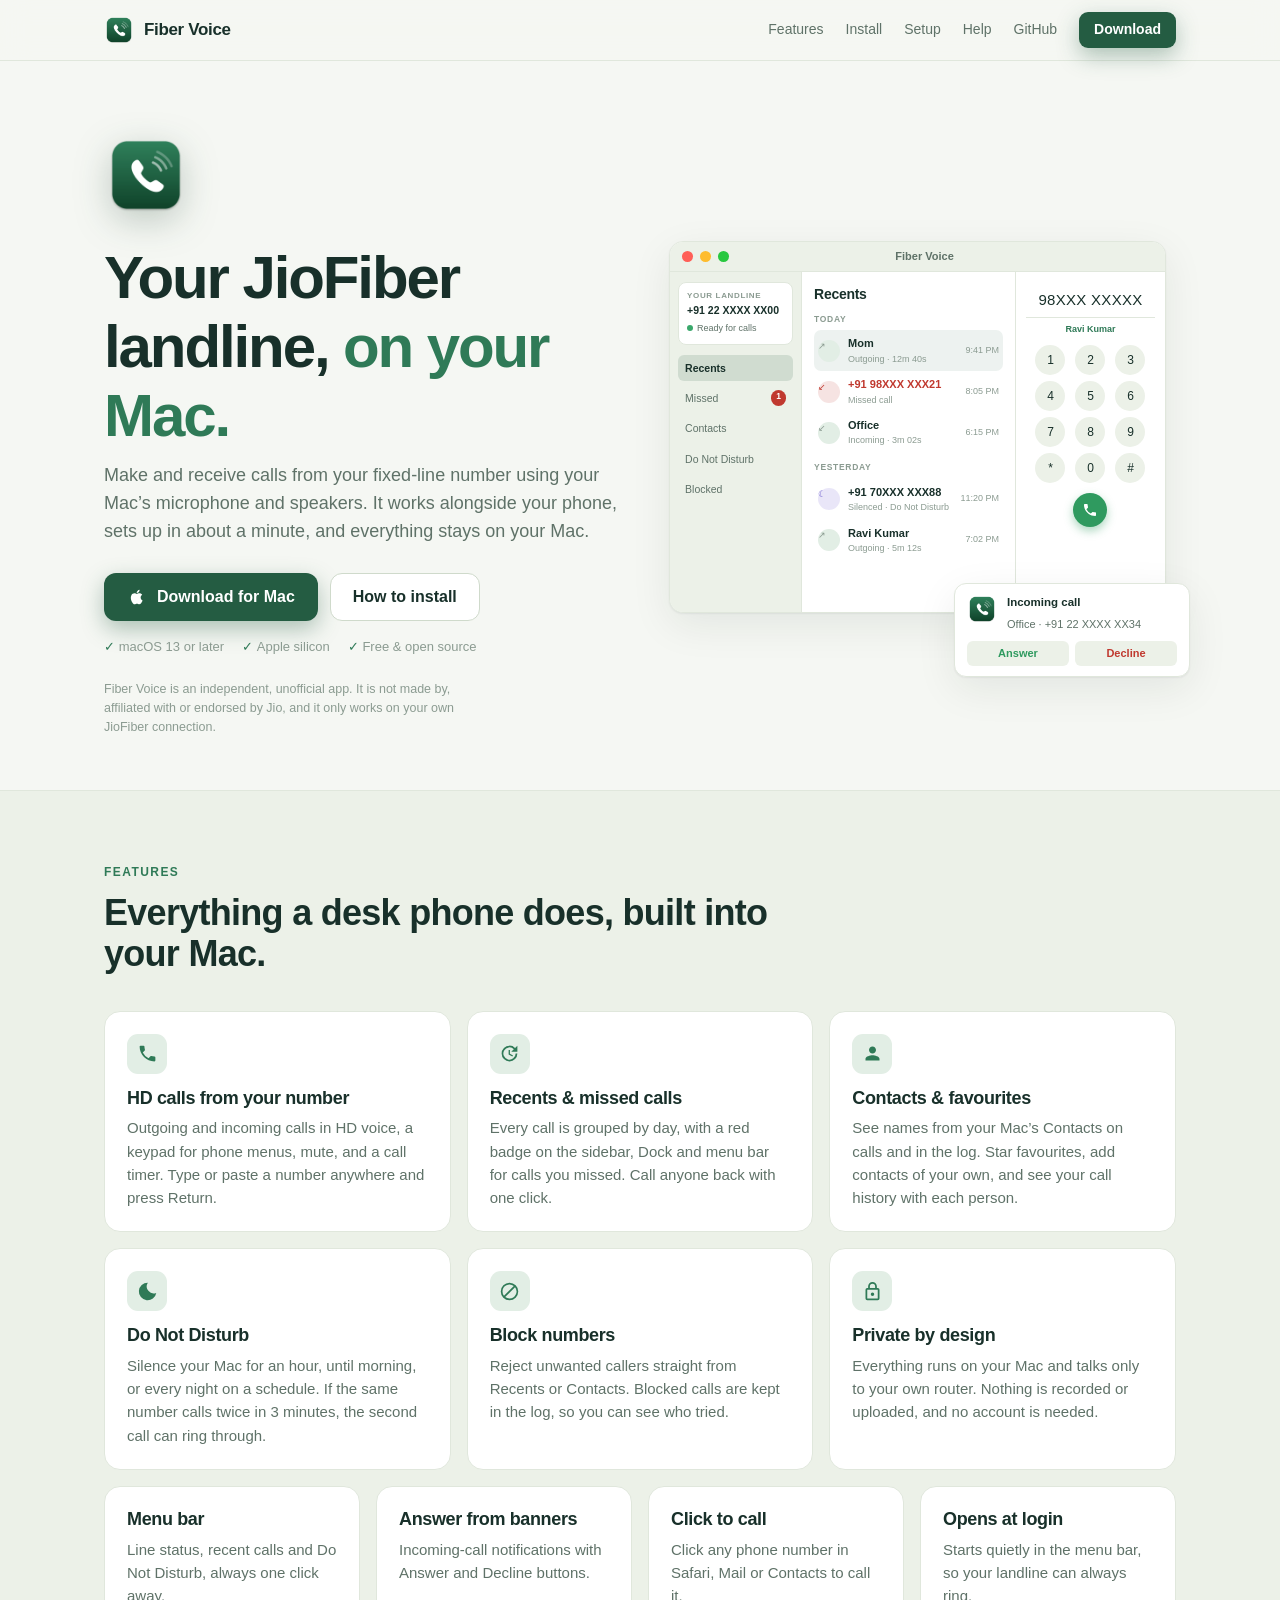
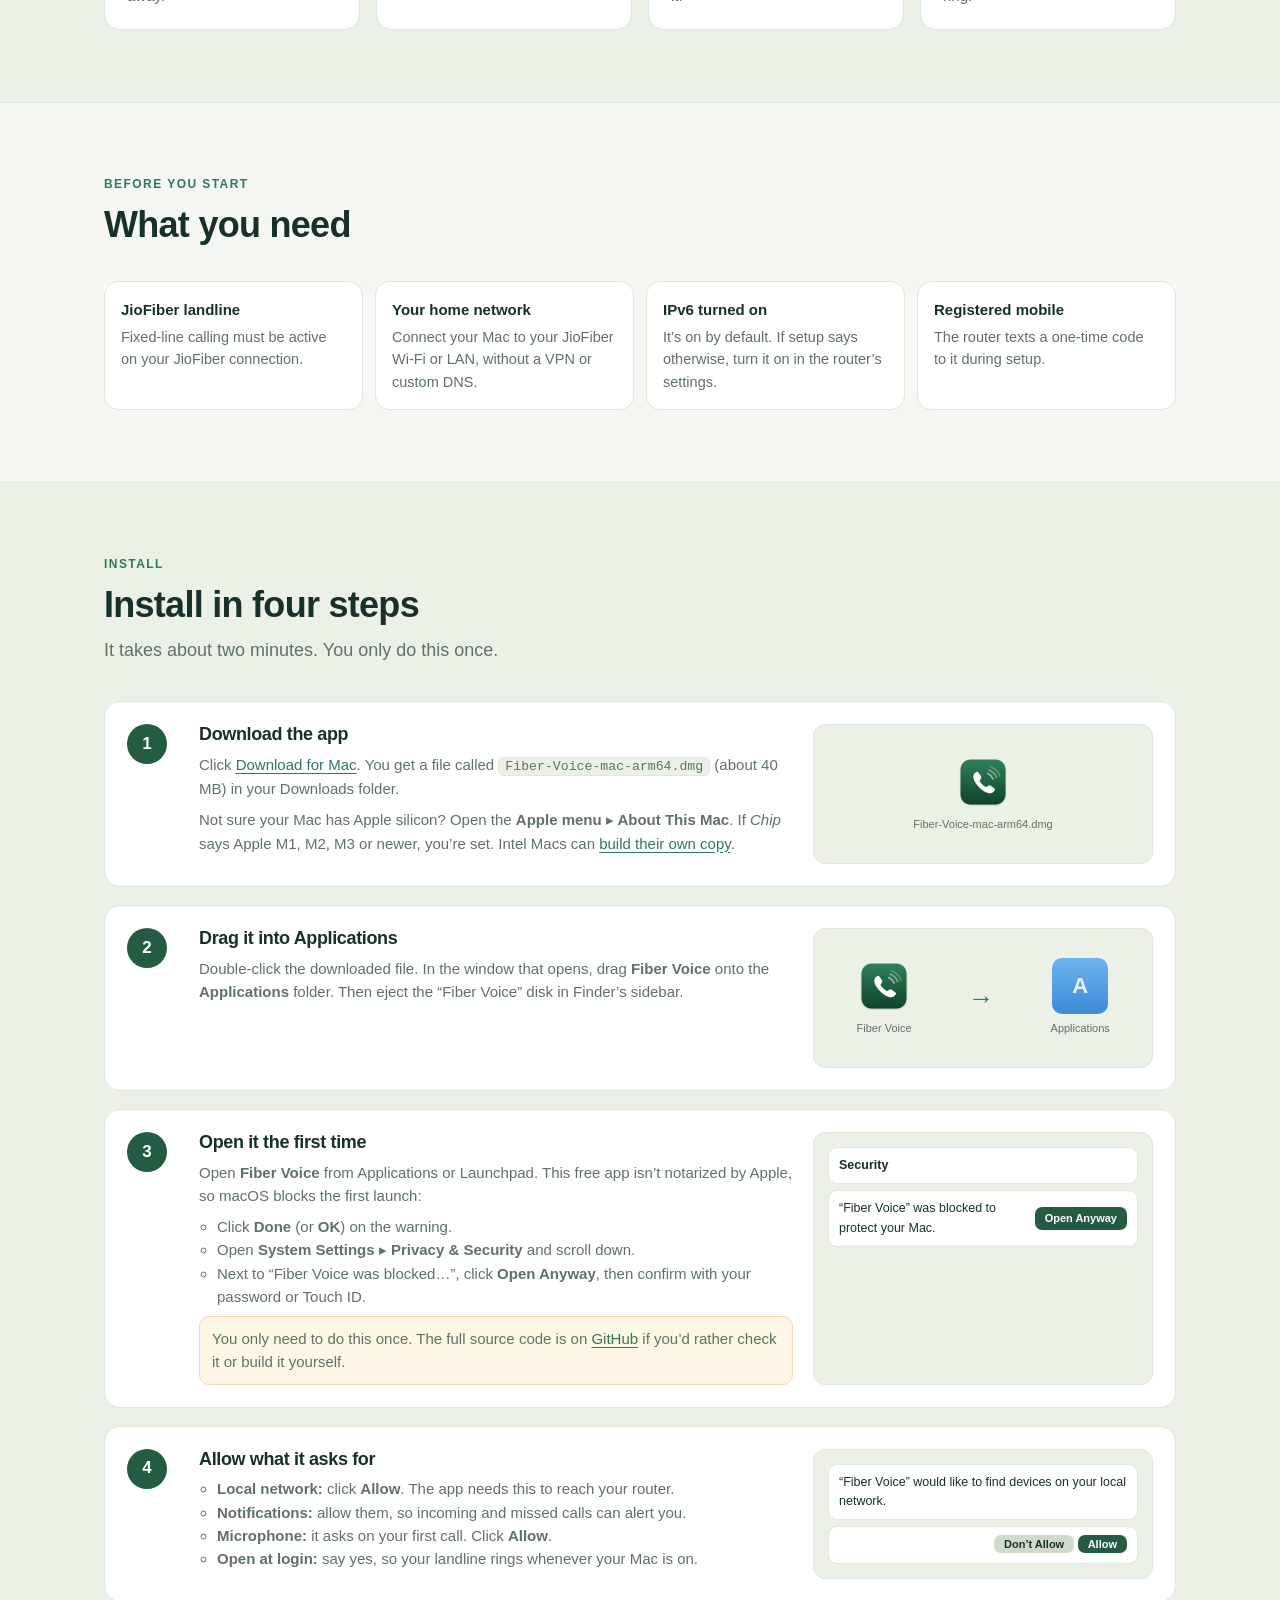
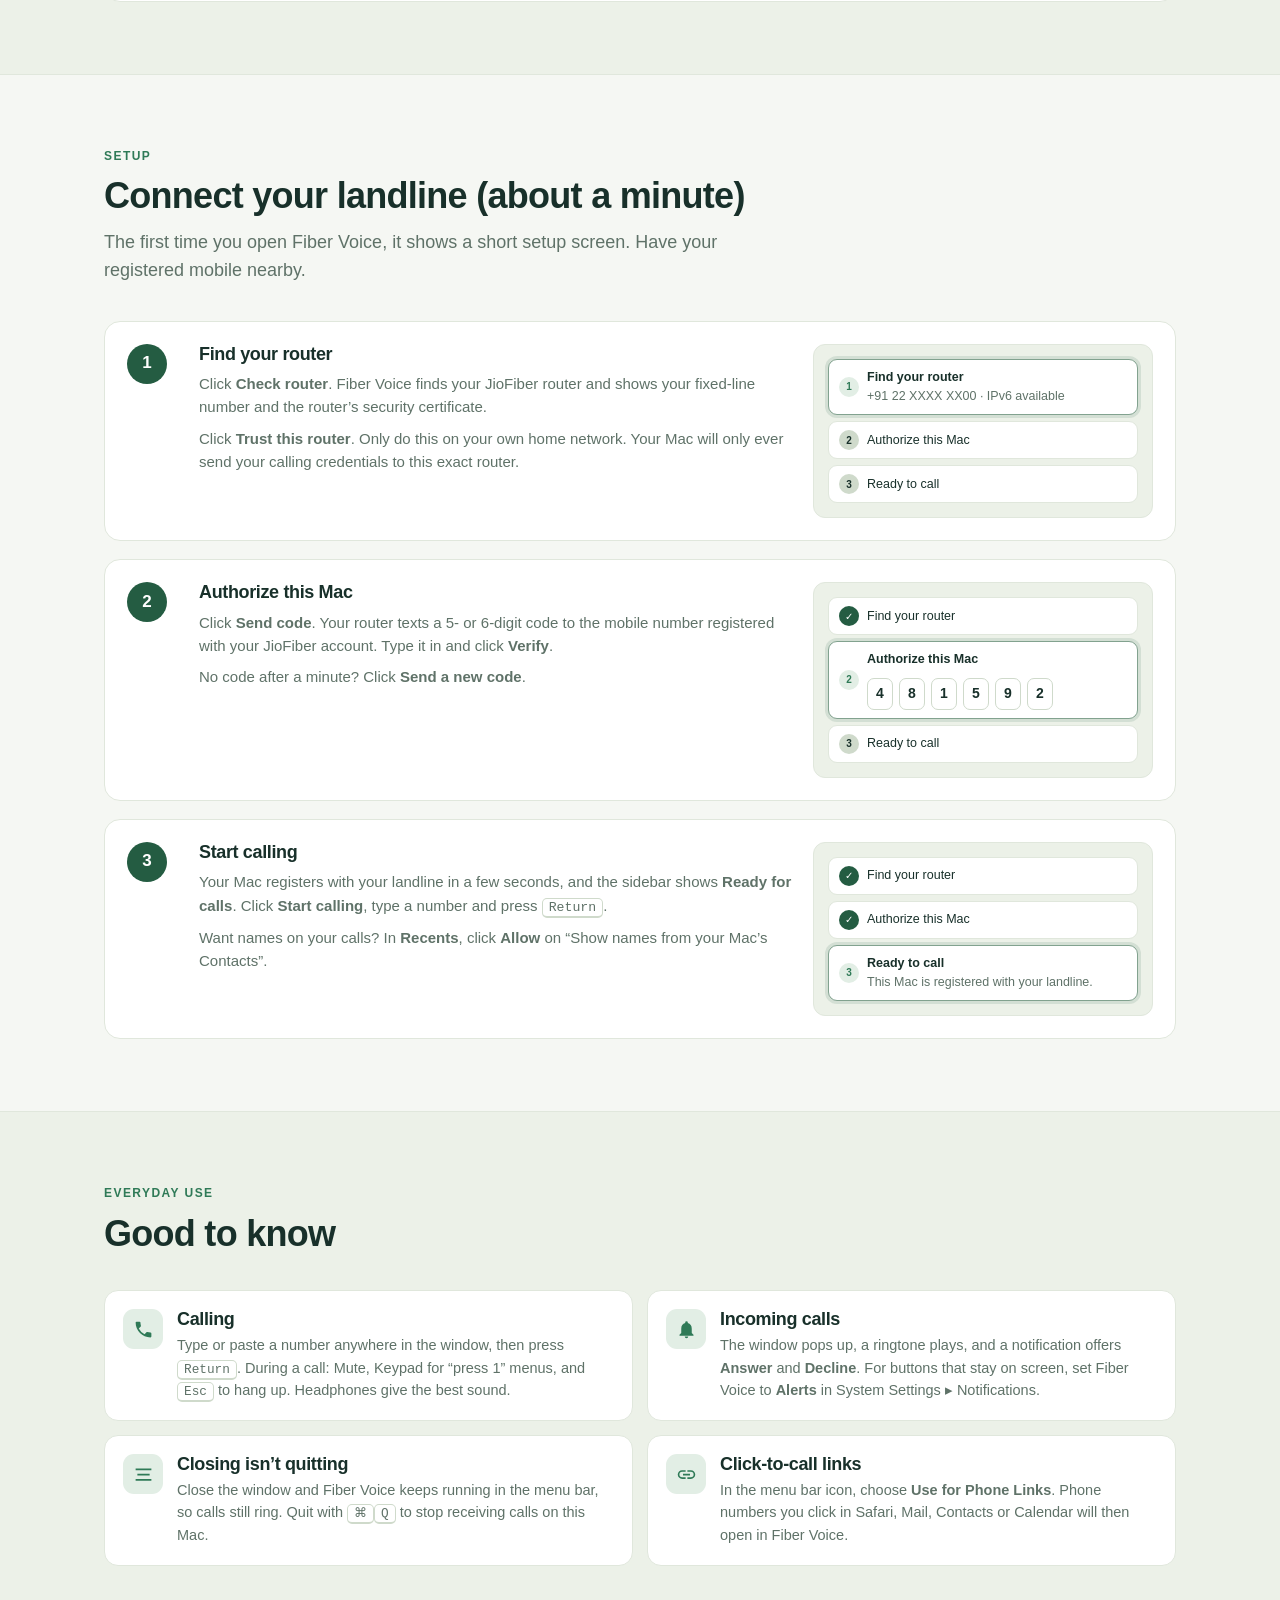
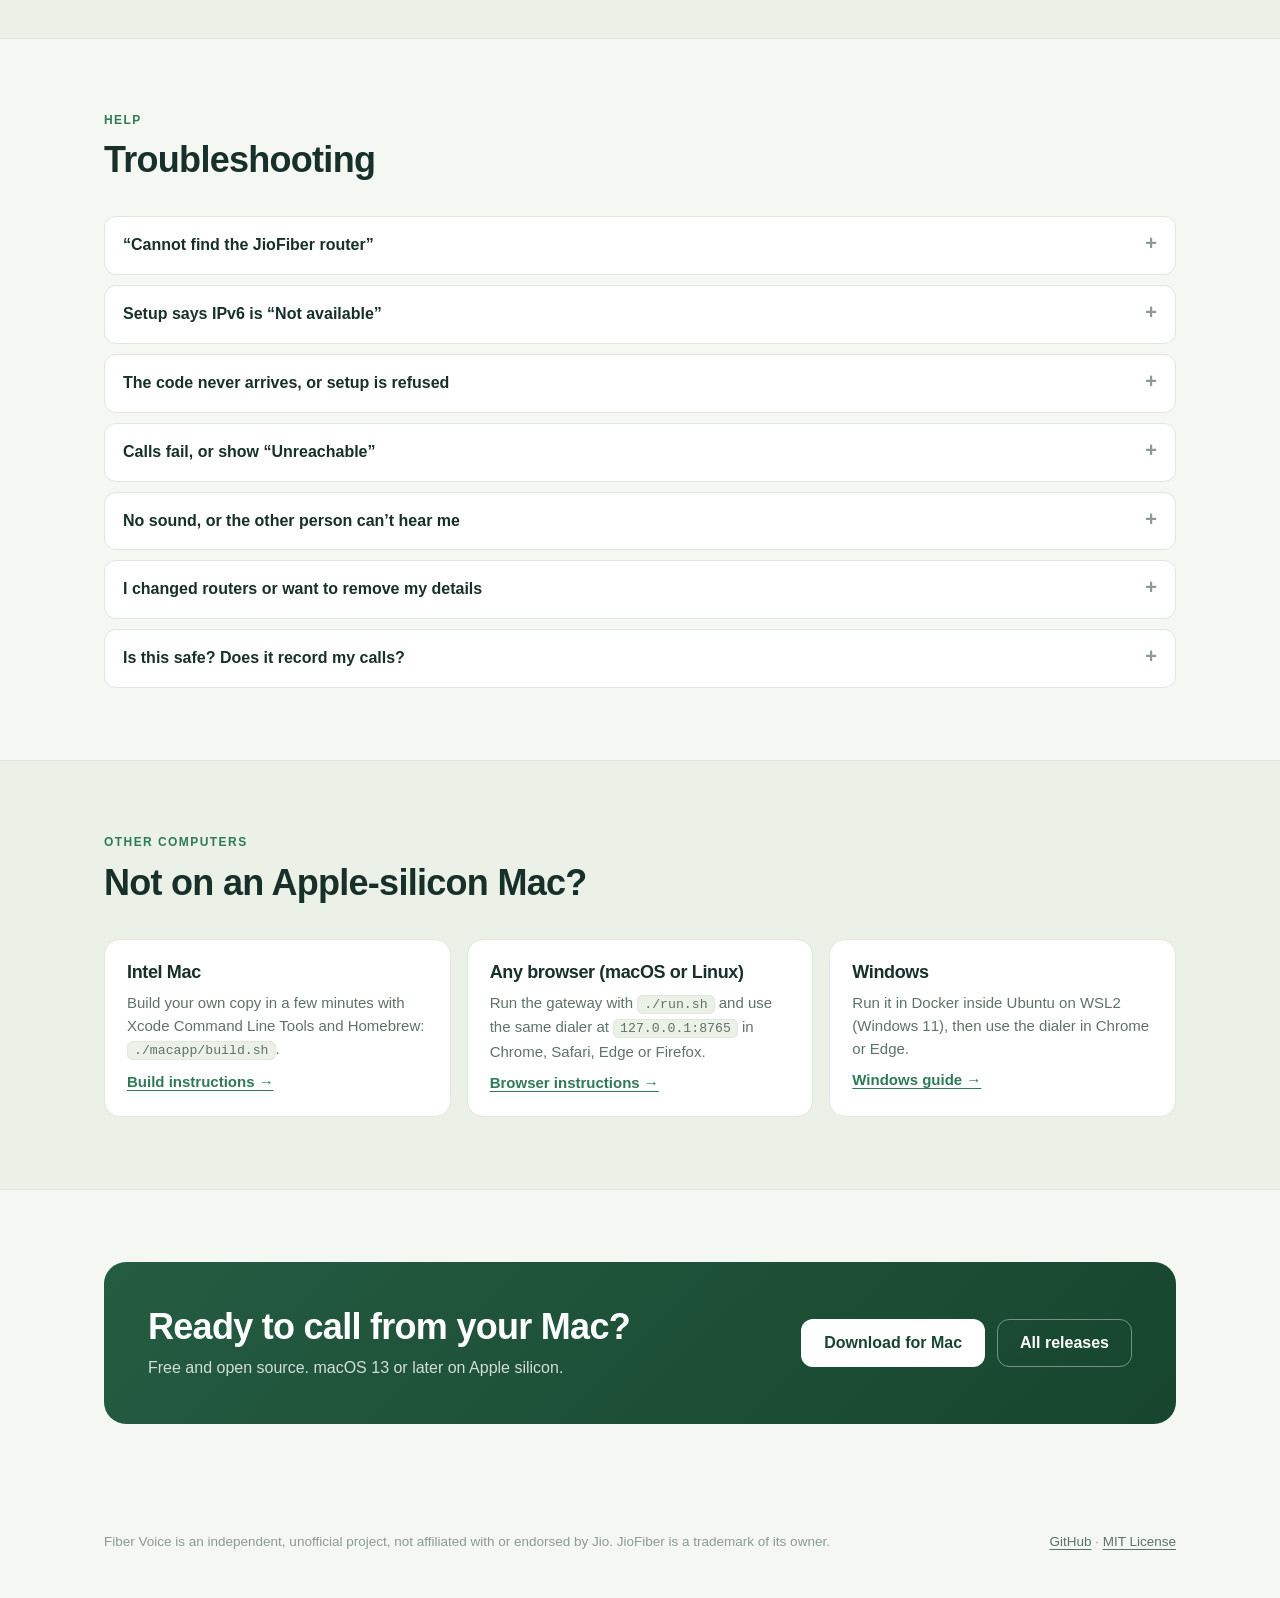
==== docs/index.html @ 32711ff3 "Add landing page with download, install and setup guide GitHub Pages site in docs/: download button " ====
<!doctype html>
<html lang="en">
<head>
<meta charset="utf-8">
<meta name="viewport" content="width=device-width, initial-scale=1">
<meta name="color-scheme" content="light dark">
<title>Fiber Voice for Mac</title>
<meta name="description" content="Make and receive calls on your JioFiber landline number from your Mac. Free, open source, private. Download, install and set up in a few minutes.">
<meta property="og:title" content="Fiber Voice: your JioFiber landline on your Mac">
<meta property="og:description" content="Call from your JioFiber fixed-line number using your Mac's microphone and speakers. Free and open source.">
<meta property="og:image" content="app-icon.png">
<link rel="icon" href="favicon.svg" type="image/svg+xml">
<style>
:root{
  --bg:#f5f7f3;--bg-2:#ecf1e8;--panel:#ffffff;--line:#e0e7dc;--line-2:#cfdacb;
  --text:#18302a;--muted:#5f7268;--faint:#8b9b91;
  --accent:#245c42;--accent-2:#2f7a57;--accent-soft:#e2eee5;--accent-text:#fff;
  --violet:#6a5acd;--danger:#c0392f;--warn-bg:#fff7e6;--warn-line:#f0dcae;--warn-text:#7a5a12;
  --shadow:0 1px 2px rgba(16,40,28,.06),0 12px 40px rgba(16,40,28,.08);
  --radius:16px;
  font-family:-apple-system,BlinkMacSystemFont,"SF Pro Text",Inter,"Segoe UI",Roboto,sans-serif;
  color:var(--text);background:var(--bg);-webkit-font-smoothing:antialiased;font-synthesis:none;
}
@media (prefers-color-scheme:dark){:root:not([data-theme="light"]){
  --bg:#111815;--bg-2:#151e1a;--panel:#19221e;--line:#25302a;--line-2:#34413a;
  --text:#e6eee9;--muted:#9fb0a6;--faint:#6f8077;
  --accent:#3f9a6c;--accent-2:#4fb07f;--accent-soft:#1d3127;--accent-text:#fff;
  --warn-bg:#2a2414;--warn-line:#4a3f1f;--warn-text:#e3c57a;
  --shadow:0 1px 2px rgba(0,0,0,.35),0 12px 40px rgba(0,0,0,.35);
}}
:root[data-theme="dark"]{
  --bg:#111815;--bg-2:#151e1a;--panel:#19221e;--line:#25302a;--line-2:#34413a;
  --text:#e6eee9;--muted:#9fb0a6;--faint:#6f8077;
  --accent:#3f9a6c;--accent-2:#4fb07f;--accent-soft:#1d3127;--accent-text:#fff;
  --warn-bg:#2a2414;--warn-line:#4a3f1f;--warn-text:#e3c57a;
  --shadow:0 1px 2px rgba(0,0,0,.35),0 12px 40px rgba(0,0,0,.35);
}
*{box-sizing:border-box}
html{scroll-behavior:smooth;scroll-padding-top:72px}
body{margin:0;background:var(--bg);line-height:1.55;font-size:16px}
a{color:var(--accent-2);text-underline-offset:3px}
img{max-width:100%}
code,kbd{font-family:ui-monospace,SFMono-Regular,Menlo,monospace;font-size:.88em}
kbd{border:1px solid var(--line-2);border-bottom-width:2px;border-radius:5px;padding:1px 6px;background:var(--panel)}
code{background:var(--bg-2);border:1px solid var(--line);border-radius:6px;padding:1px 6px}
.wrap{max-width:1120px;margin:0 auto;padding:0 24px}
h1,h2,h3{letter-spacing:-.02em;line-height:1.15;margin:0}
h2{font-size:clamp(26px,3.4vw,36px);font-weight:700}
h3{font-size:18px;font-weight:650}
.eyebrow{font-size:12px;font-weight:700;letter-spacing:.12em;text-transform:uppercase;color:var(--accent-2);margin:0 0 10px}
.lead{color:var(--muted);font-size:18px;max-width:62ch;margin:12px 0 0}
.btn{display:inline-flex;align-items:center;gap:10px;height:48px;padding:0 22px;border-radius:12px;font-weight:650;font-size:16px;text-decoration:none;border:1px solid transparent;transition:transform .08s,background .15s,box-shadow .15s}
.btn svg{width:20px;height:20px;fill:currentColor}
.btn.primary{background:var(--accent);color:var(--accent-text);box-shadow:0 8px 22px color-mix(in srgb,var(--accent) 35%,transparent)}
.btn.primary:hover{background:var(--accent-2)}
.btn.ghost{background:var(--panel);color:var(--text);border-color:var(--line-2)}
.btn.ghost:hover{background:var(--bg-2)}
.btn:active{transform:translateY(1px)}
.btn:focus-visible,a:focus-visible,summary:focus-visible{outline:3px solid color-mix(in srgb,var(--accent-2) 55%,transparent);outline-offset:3px}

/* nav */
.nav{position:sticky;top:0;z-index:10;background:color-mix(in srgb,var(--bg) 86%,transparent);backdrop-filter:saturate(1.4) blur(14px);-webkit-backdrop-filter:saturate(1.4) blur(14px);border-bottom:1px solid var(--line)}
.nav .wrap{display:flex;align-items:center;justify-content:space-between;height:60px;gap:16px}
.brand{display:flex;align-items:center;gap:10px;font-weight:750;font-size:17px;color:var(--text);text-decoration:none;letter-spacing:-.02em}
.brand img{width:30px;height:30px}
.nav-links{display:flex;align-items:center;gap:22px;font-size:14px}
.nav-links a{color:var(--muted);text-decoration:none}
.nav-links a:hover{color:var(--text)}
.nav-links .btn{height:36px;padding:0 14px;font-size:14px;border-radius:9px;color:var(--accent-text)}
@media (max-width:760px){.nav-links a:not(.btn){display:none}}

/* hero */
.hero{padding:72px 0 40px;overflow:hidden}
.hero .wrap{display:grid;grid-template-columns:1.02fr 1fr;gap:48px;align-items:center}
.hero-icon{width:84px;height:84px;margin-bottom:18px;filter:drop-shadow(0 10px 18px rgba(20,60,40,.25))}
.hero h1{font-size:clamp(38px,5.4vw,60px);font-weight:800;letter-spacing:-.035em}
.hero h1 span{color:var(--accent-2)}
.cta{display:flex;flex-wrap:wrap;gap:12px;margin-top:28px}
.meta{display:flex;flex-wrap:wrap;gap:8px 18px;margin-top:16px;color:var(--faint);font-size:13px}
.meta span::before{content:"✓ ";color:var(--accent-2);font-weight:700}
.disclaimer{margin-top:22px;font-size:12.5px;color:var(--faint);max-width:52ch}

/* app mockup */
.mock{position:relative;border-radius:14px;background:var(--panel);border:1px solid var(--line);box-shadow:var(--shadow);overflow:hidden;font-size:12px;user-select:none}
.mock-bar{height:30px;display:flex;align-items:center;gap:7px;padding:0 12px;border-bottom:1px solid var(--line);background:var(--bg-2)}
.mock-bar i{width:11px;height:11px;border-radius:50%;background:#ff5f57;display:block}
.mock-bar i:nth-child(2){background:#febc2e}.mock-bar i:nth-child(3){background:#28c840}
.mock-bar b{margin:0 auto;font-weight:600;color:var(--muted);font-size:11px;transform:translateX(-20px)}
.mock-body{display:grid;grid-template-columns:132px 1fr 150px;height:340px}
.m-side{background:var(--bg-2);border-right:1px solid var(--line);padding:10px 8px;display:flex;flex-direction:column;gap:4px}
.m-line{background:var(--panel);border:1px solid var(--line);border-radius:8px;padding:7px 8px;margin-bottom:6px}
.m-line small{display:block;color:var(--faint);font-size:8px;letter-spacing:.08em;text-transform:uppercase;font-weight:700}
.m-line b{display:block;font-size:10.5px;white-space:nowrap}
.m-line em{font-style:normal;color:var(--muted);font-size:9px}
.m-line em::before{content:"";display:inline-block;width:6px;height:6px;border-radius:50%;background:#3aa86b;margin-right:4px}
.m-nav{padding:5px 7px;border-radius:6px;color:var(--muted);font-size:10.5px;display:flex;justify-content:space-between}
.m-nav.on{background:color-mix(in srgb,var(--accent) 14%,transparent);color:var(--text);font-weight:600}
.m-nav .badge{background:var(--danger);color:#fff;border-radius:8px;font-size:8.5px;padding:0 5px;font-weight:700}
.m-main{padding:12px 12px;overflow:hidden}
.m-main h4{margin:0 0 8px;font-size:14px;letter-spacing:-.02em}
.m-group{font-size:8.5px;font-weight:700;letter-spacing:.08em;color:var(--faint);margin:8px 0 4px}
.m-row{display:flex;align-items:center;gap:8px;padding:5px 4px;border-radius:7px}
.m-row:nth-child(3){background:color-mix(in srgb,var(--accent) 8%,transparent)}
.m-ic{width:22px;height:22px;border-radius:50%;display:grid;place-items:center;background:var(--accent-soft);color:var(--accent-2);font-size:11px;flex:none}
.m-ic.miss{background:color-mix(in srgb,var(--danger) 14%,transparent);color:var(--danger)}
.m-ic.dnd{background:color-mix(in srgb,var(--violet) 15%,transparent);color:var(--violet)}
.m-row div{flex:1;min-width:0}
.m-row b{display:block;font-size:11px;font-weight:600;white-space:nowrap;overflow:hidden;text-overflow:ellipsis}
.m-row b.miss{color:var(--danger)}
.m-row span{display:block;color:var(--faint);font-size:9px}
.m-row time{color:var(--faint);font-size:9px}
.m-phone{border-left:1px solid var(--line);padding:16px 10px;display:flex;flex-direction:column;align-items:center}
.m-num{font-size:15px;font-weight:500;letter-spacing:.02em;border-bottom:1px solid var(--line);width:100%;text-align:center;padding-bottom:6px}
.m-hint{font-size:9px;color:var(--accent-2);font-weight:600;margin:5px 0 8px}
.m-keys{display:grid;grid-template-columns:repeat(3,30px);gap:6px 10px}
.m-keys i{width:30px;height:30px;border-radius:50%;background:var(--bg-2);display:grid;place-items:center;font-style:normal;font-size:12px}
.m-call{width:34px;height:34px;border-radius:50%;background:#2f9a5f;margin-top:10px;display:grid;place-items:center;box-shadow:0 4px 10px rgba(47,154,95,.4)}
.m-call svg{width:16px;height:16px;fill:#fff}
.toast{position:absolute;right:-14px;bottom:-34px;width:236px;background:var(--panel);border:1px solid var(--line);border-radius:12px;box-shadow:var(--shadow);padding:10px 12px;display:grid;grid-template-columns:30px 1fr;gap:4px 10px;font-size:11px;animation:slide 1s .4s both cubic-bezier(.2,.8,.2,1)}
.toast img{width:30px;height:30px;grid-row:span 2}
.toast b{font-size:11.5px}
.toast span{color:var(--muted)}
.toast div{grid-column:1/-1;display:flex;gap:6px;margin-top:4px}
.toast div i{flex:1;text-align:center;font-style:normal;padding:4px;border-radius:6px;background:var(--bg-2);font-weight:600}
.toast div i:first-child{color:#2f9a5f}.toast div i:last-child{color:var(--danger)}
@keyframes slide{from{opacity:0;transform:translateX(20px)}to{opacity:1;transform:none}}
@media (prefers-reduced-motion:reduce){.toast{animation:none}html{scroll-behavior:auto}}
.mock-wrap{position:relative;padding:0 10px 30px 0}

/* sections */
section{padding:72px 0}
.alt{background:var(--bg-2);border-top:1px solid var(--line);border-bottom:1px solid var(--line)}
.head{max-width:720px;margin-bottom:36px}
.grid{display:grid;gap:16px}
.g3{grid-template-columns:repeat(3,1fr)}
.g4{grid-template-columns:repeat(4,1fr)}
.card{background:var(--panel);border:1px solid var(--line);border-radius:var(--radius);padding:22px}
.card p{color:var(--muted);margin:8px 0 0;font-size:15px}
.f-ic{width:40px;height:40px;border-radius:11px;display:grid;place-items:center;background:var(--accent-soft);color:var(--accent-2);margin-bottom:14px}
.f-ic svg{width:21px;height:21px;fill:currentColor}

/* requirements */
.req{display:grid;grid-template-columns:repeat(4,1fr);gap:12px}
.req li{list-style:none;background:var(--panel);border:1px solid var(--line);border-radius:14px;padding:16px;font-size:14.5px;color:var(--muted)}
.req li b{display:block;color:var(--text);font-size:15px;margin-bottom:4px}
.req{padding:0;margin:0}

/* steps */
.steps{counter-reset:step;display:grid;gap:18px;padding:0;margin:0}
.step{list-style:none;display:grid;grid-template-columns:52px 1fr minmax(240px,340px);gap:20px;align-items:start;background:var(--panel);border:1px solid var(--line);border-radius:var(--radius);padding:22px}
.step::before{counter-increment:step;content:counter(step);width:40px;height:40px;border-radius:50%;background:var(--accent);color:#fff;display:grid;place-items:center;font-weight:750;font-size:17px}
.step p,.step li{color:var(--muted);font-size:15px}
.step p{margin:8px 0 0}
.step ul{margin:8px 0 0;padding-left:18px}
.step .visual{background:var(--bg-2);border:1px solid var(--line);border-radius:12px;padding:14px;font-size:12.5px;min-height:100%}
.note{margin-top:12px;padding:10px 12px;border-radius:10px;background:var(--warn-bg);border:1px solid var(--warn-line);color:var(--warn-text);font-size:13.5px}

/* step visuals */
.dmg{display:flex;align-items:center;justify-content:space-around;height:110px;position:relative}
.dmg figure{margin:0;text-align:center;font-size:11px;color:var(--muted)}
.dmg figure img,.dmg .folder{width:56px;height:56px;display:block;margin:0 auto 6px}
.folder{border-radius:10px;background:linear-gradient(#6fb3ee,#3d8ad8);position:relative}
.folder::before{content:"A";position:absolute;inset:0;display:grid;place-items:center;color:#fff;font-weight:800;font-size:22px;opacity:.85}
.arrow{font-size:26px;color:var(--accent-2);animation:nudge 1.6s infinite ease-in-out}
@keyframes nudge{50%{transform:translateX(6px)}}
.settings{font-size:12px}
.settings .row{display:flex;justify-content:space-between;align-items:center;padding:8px 10px;background:var(--panel);border:1px solid var(--line);border-radius:9px;gap:10px}
.settings .row+.row{margin-top:6px}
.pill{border-radius:7px;padding:3px 10px;background:var(--accent);color:#fff;font-weight:600;font-size:11px;white-space:nowrap}
.pill.grey{background:var(--line-2);color:var(--text)}
.mini-setup{display:grid;gap:6px}
.mini-setup div{display:flex;align-items:center;gap:8px;padding:8px 10px;border-radius:9px;background:var(--panel);border:1px solid var(--line)}
.mini-setup div.on{border-color:color-mix(in srgb,var(--accent) 50%,var(--line));box-shadow:0 0 0 3px color-mix(in srgb,var(--accent) 12%,transparent)}
.mini-setup i{width:20px;height:20px;border-radius:50%;background:var(--line-2);display:grid;place-items:center;font-style:normal;font-size:10px;font-weight:700;flex:none}
.mini-setup .done i{background:var(--accent);color:#fff}
.mini-setup .on i{background:var(--accent-soft);color:var(--accent-2)}
.otp{display:flex;gap:6px;justify-content:center;margin-top:8px}
.otp b{width:26px;height:32px;border:1px solid var(--line-2);border-radius:7px;display:grid;place-items:center;background:var(--panel);font-size:14px}

/* tips + faq */
.tips{display:grid;grid-template-columns:repeat(2,1fr);gap:14px}
.tip{display:flex;gap:14px;background:var(--panel);border:1px solid var(--line);border-radius:14px;padding:18px}
.tip .f-ic{flex:none;margin:0}
.tip p{margin:4px 0 0;color:var(--muted);font-size:14.5px}
details{background:var(--panel);border:1px solid var(--line);border-radius:12px;padding:0 18px}
details+details{margin-top:10px}
summary{cursor:pointer;padding:16px 0;font-weight:600;list-style:none;display:flex;justify-content:space-between;gap:12px}
summary::-webkit-details-marker{display:none}
summary::after{content:"+";color:var(--faint);font-size:20px;line-height:1;transition:transform .2s}
details[open] summary::after{transform:rotate(45deg)}
details p,details ul{color:var(--muted);margin:0 0 16px;font-size:15px}
details ul{padding-left:20px}

/* other ways + footer */
.other{display:grid;grid-template-columns:repeat(3,1fr);gap:16px}
.other .card a{font-weight:600}
.download-band{background:linear-gradient(135deg,var(--accent),#17452e);color:#fff;border-radius:22px;padding:44px;display:flex;align-items:center;justify-content:space-between;gap:24px;flex-wrap:wrap}
.download-band h2{color:#fff}
.download-band p{color:rgba(255,255,255,.8);margin:8px 0 0}
.download-band .btn.primary{background:#fff;color:#17452e;box-shadow:none}
.download-band .btn.primary:hover{background:#eef6f1}
.download-band .btn.ghost{background:transparent;color:#fff;border-color:rgba(255,255,255,.4)}
footer{padding:36px 0 48px;color:var(--faint);font-size:13.5px}
footer .wrap{display:flex;justify-content:space-between;gap:16px;flex-wrap:wrap}
footer a{color:var(--muted)}

@media (max-width:980px){
  .hero .wrap{grid-template-columns:1fr}
  .mock-wrap{max-width:560px}
  .g4,.req{grid-template-columns:repeat(2,1fr)}
  .g3,.other{grid-template-columns:1fr 1fr}
  .step{grid-template-columns:44px 1fr}
  .step .visual{grid-column:2}
}
@media (max-width:620px){
  .wrap{padding:0 16px}
  .mock-wrap{padding:0 0 40px}
  .hero{padding-top:44px}
  section{padding:52px 0}
  .g3,.g4,.req,.other,.tips{grid-template-columns:1fr}
  .step{grid-template-columns:1fr;padding:18px}
  .step .visual{grid-column:1}
  .mock-body{grid-template-columns:1fr 128px}
  .m-side{display:none}
  .toast{right:6px;width:214px;bottom:-30px}
  .m-num{font-size:12.5px;white-space:nowrap}
  .nav-links .btn{width:auto}
  .download-band{padding:28px}
  .btn{width:100%;justify-content:center}
}
</style>
</head>
<body>

<header class="nav">
  <div class="wrap">
    <a class="brand" href="#top"><img src="app-icon.png" alt="" width="30" height="30">Fiber Voice</a>
    <nav class="nav-links" aria-label="Page sections">
      <a href="#features">Features</a>
      <a href="#install">Install</a>
      <a href="#setup">Setup</a>
      <a href="#help">Help</a>
      <a href="https://github.com/Ibnealamkhan/fiber-voice">GitHub</a>
      <a class="btn primary" href="#download">Download</a>
    </nav>
  </div>
</header>

<main id="top">
  <div class="hero">
    <div class="wrap">
      <div>
        <img class="hero-icon" src="app-icon.png" alt="Fiber Voice app icon" width="84" height="84">
        <h1>Your JioFiber landline, <span>on your Mac.</span></h1>
        <p class="lead">Make and receive calls from your fixed-line number using your Mac’s microphone and speakers. It works alongside your phone, sets up in about a minute, and everything stays on your Mac.</p>
        <div class="cta" id="download">
          <a class="btn primary" href="https://github.com/Ibnealamkhan/fiber-voice/releases/latest/download/Fiber-Voice-mac-arm64.dmg">
            <svg viewBox="0 0 24 24" aria-hidden="true"><path d="M16.37 12.6c-.02-2.2 1.8-3.26 1.88-3.31-1.03-1.5-2.62-1.7-3.18-1.73-1.35-.14-2.64.8-3.33.8-.69 0-1.74-.78-2.87-.76-1.47.02-2.83.86-3.59 2.18-1.53 2.66-.39 6.59 1.1 8.75.73 1.05 1.6 2.24 2.73 2.2 1.1-.05 1.51-.71 2.84-.71 1.32 0 1.7.71 2.86.69 1.18-.02 1.93-1.07 2.65-2.13.84-1.22 1.18-2.4 1.2-2.47-.03-.01-2.27-.87-2.29-3.51zM14.2 6.13c.6-.73 1.01-1.75.9-2.76-.87.04-1.92.58-2.54 1.31-.56.64-1.05 1.67-.92 2.66.97.07 1.96-.49 2.56-1.21z"/></svg>
            Download for Mac
          </a>
          <a class="btn ghost" href="#install">How to install</a>
        </div>
        <div class="meta"><span>macOS 13 or later</span><span>Apple silicon</span><span>Free &amp; open source</span></div>
        <p class="disclaimer">Fiber Voice is an independent, unofficial app. It is not made by, affiliated with or endorsed by Jio, and it only works on your own JioFiber connection.</p>
      </div>

      <div class="mock-wrap" aria-hidden="true">
        <div class="mock">
          <div class="mock-bar"><i></i><i></i><i></i><b>Fiber Voice</b></div>
          <div class="mock-body">
            <div class="m-side">
              <div class="m-line"><small>Your landline</small><b>+91 22 XXXX XX00</b><em>Ready for calls</em></div>
              <div class="m-nav on">Recents</div>
              <div class="m-nav">Missed <span class="badge">1</span></div>
              <div class="m-nav">Contacts</div>
              <div class="m-nav">Do Not Disturb</div>
              <div class="m-nav">Blocked</div>
            </div>
            <div class="m-main">
              <h4>Recents</h4>
              <div class="m-group">TODAY</div>
              <div class="m-row"><span class="m-ic">↗</span><div><b>Mom</b><span>Outgoing · 12m 40s</span></div><time>9:41 PM</time></div>
              <div class="m-row"><span class="m-ic miss">↙</span><div><b class="miss">+91 98XXX XXX21</b><span>Missed call</span></div><time>8:05 PM</time></div>
              <div class="m-row"><span class="m-ic">↙</span><div><b>Office</b><span>Incoming · 3m 02s</span></div><time>6:15 PM</time></div>
              <div class="m-group">YESTERDAY</div>
              <div class="m-row"><span class="m-ic dnd">☾</span><div><b>+91 70XXX XXX88</b><span>Silenced · Do Not Disturb</span></div><time>11:20 PM</time></div>
              <div class="m-row"><span class="m-ic">↗</span><div><b>Ravi Kumar</b><span>Outgoing · 5m 12s</span></div><time>7:02 PM</time></div>
            </div>
            <div class="m-phone">
              <div class="m-num">98XXX XXXXX</div>
              <div class="m-hint">Ravi Kumar</div>
              <div class="m-keys"><i>1</i><i>2</i><i>3</i><i>4</i><i>5</i><i>6</i><i>7</i><i>8</i><i>9</i><i>*</i><i>0</i><i>#</i></div>
              <div class="m-call"><svg viewBox="0 0 24 24"><path d="M6.6 10.8a15.1 15.1 0 0 0 6.6 6.6l2.2-2.2c.27-.27.67-.36 1.02-.24 1.12.37 2.33.57 3.58.57.55 0 1 .45 1 1V20c0 .55-.45 1-1 1C10.6 21 3 13.4 3 4c0-.55.45-1 1-1h3.5c.55 0 1 .45 1 1 0 1.25.2 2.46.57 3.58.11.35.03.74-.25 1.02l-2.2 2.2z"/></svg></div>
            </div>
          </div>
        </div>
        <div class="toast"><img src="app-icon.png" alt=""><b>Incoming call</b><span>Office · +91 22 XXXX XX34</span><div><i>Answer</i><i>Decline</i></div></div>
      </div>
    </div>
  </div>

  <section id="features" class="alt">
    <div class="wrap">
      <div class="head">
        <p class="eyebrow">Features</p>
        <h2>Everything a desk phone does, built into your Mac.</h2>
      </div>
      <div class="grid g3">
        <div class="card"><div class="f-ic"><svg viewBox="0 0 24 24"><path d="M6.6 10.8a15.1 15.1 0 0 0 6.6 6.6l2.2-2.2c.27-.27.67-.36 1.02-.24 1.12.37 2.33.57 3.58.57.55 0 1 .45 1 1V20c0 .55-.45 1-1 1C10.6 21 3 13.4 3 4c0-.55.45-1 1-1h3.5c.55 0 1 .45 1 1 0 1.25.2 2.46.57 3.58.11.35.03.74-.25 1.02l-2.2 2.2z"/></svg></div><h3>HD calls from your number</h3><p>Outgoing and incoming calls in HD voice, a keypad for phone menus, mute, and a call timer. Type or paste a number anywhere and press Return.</p></div>
        <div class="card"><div class="f-ic"><svg viewBox="0 0 24 24"><path d="M12 3a9 9 0 1 0 9 9h-2a7 7 0 1 1-2.05-4.95L14 10h7V3l-2.64 2.64A8.96 8.96 0 0 0 12 3zm-1 5v5l4.25 2.52.77-1.28-3.52-2.09V8H11z"/></svg></div><h3>Recents &amp; missed calls</h3><p>Every call is grouped by day, with a red badge on the sidebar, Dock and menu bar for calls you missed. Call anyone back with one click.</p></div>
        <div class="card"><div class="f-ic"><svg viewBox="0 0 24 24"><path d="M12 12c2.21 0 4-1.79 4-4s-1.79-4-4-4-4 1.79-4 4 1.79 4 4 4zm0 2c-2.67 0-8 1.34-8 4v2h16v-2c0-2.66-5.33-4-8-4z"/></svg></div><h3>Contacts &amp; favourites</h3><p>See names from your Mac’s Contacts on calls and in the log. Star favourites, add contacts of your own, and see your call history with each person.</p></div>
        <div class="card"><div class="f-ic"><svg viewBox="0 0 24 24"><path d="M12.34 2.02A10 10 0 1 0 22 13.66a8 8 0 0 1-9.66-11.64z"/></svg></div><h3>Do Not Disturb</h3><p>Silence your Mac for an hour, until morning, or every night on a schedule. If the same number calls twice in 3 minutes, the second call can ring through.</p></div>
        <div class="card"><div class="f-ic"><svg viewBox="0 0 24 24"><path d="M12 2a10 10 0 1 0 0 20 10 10 0 0 0 0-20zM4 12a8 8 0 0 1 12.9-6.32L5.68 16.9A7.95 7.95 0 0 1 4 12zm8 8a7.95 7.95 0 0 1-4.9-1.68L18.32 7.1A8 8 0 0 1 12 20z"/></svg></div><h3>Block numbers</h3><p>Reject unwanted callers straight from Recents or Contacts. Blocked calls are kept in the log, so you can see who tried.</p></div>
        <div class="card"><div class="f-ic"><svg viewBox="0 0 24 24"><path d="M18 8h-1V6A5 5 0 0 0 7 6v2H6a2 2 0 0 0-2 2v10a2 2 0 0 0 2 2h12a2 2 0 0 0 2-2V10a2 2 0 0 0-2-2zM9 6a3 3 0 0 1 6 0v2H9V6zm9 14H6V10h12v10zm-6-3a2 2 0 1 0 0-4 2 2 0 0 0 0 4z"/></svg></div><h3>Private by design</h3><p>Everything runs on your Mac and talks only to your own router. Nothing is recorded or uploaded, and no account is needed.</p></div>
      </div>
      <div class="grid g4" style="margin-top:16px">
        <div class="card"><h3>Menu bar</h3><p>Line status, recent calls and Do Not Disturb, always one click away.</p></div>
        <div class="card"><h3>Answer from banners</h3><p>Incoming-call notifications with Answer and Decline buttons.</p></div>
        <div class="card"><h3>Click to call</h3><p>Click any phone number in Safari, Mail or Contacts to call it.</p></div>
        <div class="card"><h3>Opens at login</h3><p>Starts quietly in the menu bar, so your landline can always ring.</p></div>
      </div>
    </div>
  </section>

  <section id="requirements">
    <div class="wrap">
      <div class="head">
        <p class="eyebrow">Before you start</p>
        <h2>What you need</h2>
      </div>
      <ul class="req">
        <li><b>JioFiber landline</b>Fixed-line calling must be active on your JioFiber connection.</li>
        <li><b>Your home network</b>Connect your Mac to your JioFiber Wi-Fi or LAN, without a VPN or custom DNS.</li>
        <li><b>IPv6 turned on</b>It’s on by default. If setup says otherwise, turn it on in the router’s settings.</li>
        <li><b>Registered mobile</b>The router texts a one-time code to it during setup.</li>
      </ul>
    </div>
  </section>

  <section id="install" class="alt">
    <div class="wrap">
      <div class="head">
        <p class="eyebrow">Install</p>
        <h2>Install in four steps</h2>
        <p class="lead">It takes about two minutes. You only do this once.</p>
      </div>
      <ol class="steps">
        <li class="step">
          <div>
            <h3>Download the app</h3>
            <p>Click <a href="https://github.com/Ibnealamkhan/fiber-voice/releases/latest/download/Fiber-Voice-mac-arm64.dmg">Download for Mac</a>. You get a file called <code>Fiber-Voice-mac-arm64.dmg</code> (about 40 MB) in your Downloads folder.</p>
            <p>Not sure your Mac has Apple silicon? Open the <b>Apple menu ▸ About This Mac</b>. If <i>Chip</i> says Apple M1, M2, M3 or newer, you’re set. Intel Macs can <a href="#other">build their own copy</a>.</p>
          </div>
          <div class="visual"><div class="dmg"><figure><img src="app-icon.png" alt="">Fiber-Voice-mac-arm64.dmg</figure></div></div>
        </li>
        <li class="step">
          <div>
            <h3>Drag it into Applications</h3>
            <p>Double-click the downloaded file. In the window that opens, drag <b>Fiber Voice</b> onto the <b>Applications</b> folder. Then eject the “Fiber Voice” disk in Finder’s sidebar.</p>
          </div>
          <div class="visual"><div class="dmg"><figure><img src="app-icon.png" alt="">Fiber Voice</figure><span class="arrow">→</span><figure><span class="folder"></span>Applications</figure></div></div>
        </li>
        <li class="step">
          <div>
            <h3>Open it the first time</h3>
            <p>Open <b>Fiber Voice</b> from Applications or Launchpad. This free app isn’t notarized by Apple, so macOS blocks the first launch:</p>
            <ul>
              <li>Click <b>Done</b> (or <b>OK</b>) on the warning.</li>
              <li>Open <b>System Settings ▸ Privacy &amp; Security</b> and scroll down.</li>
              <li>Next to “Fiber Voice was blocked…”, click <b>Open Anyway</b>, then confirm with your password or Touch ID.</li>
            </ul>
            <p class="note">You only need to do this once. The full source code is on <a href="https://github.com/Ibnealamkhan/fiber-voice">GitHub</a> if you’d rather check it or build it yourself.</p>
          </div>
          <div class="visual settings">
            <div class="row"><span><b>Security</b></span></div>
            <div class="row"><span>“Fiber Voice” was blocked to protect your Mac.</span><span class="pill">Open Anyway</span></div>
          </div>
        </li>
        <li class="step">
          <div>
            <h3>Allow what it asks for</h3>
            <ul>
              <li><b>Local network:</b> click <b>Allow</b>. The app needs this to reach your router.</li>
              <li><b>Notifications:</b> allow them, so incoming and missed calls can alert you.</li>
              <li><b>Microphone:</b> it asks on your first call. Click <b>Allow</b>.</li>
              <li><b>Open at login:</b> say yes, so your landline rings whenever your Mac is on.</li>
            </ul>
          </div>
          <div class="visual settings">
            <div class="row"><span>“Fiber Voice” would like to find devices on your local network.</span></div>
            <div class="row"><span></span><span><span class="pill grey">Don’t Allow</span> <span class="pill">Allow</span></span></div>
          </div>
        </li>
      </ol>
    </div>
  </section>

  <section id="setup">
    <div class="wrap">
      <div class="head">
        <p class="eyebrow">Setup</p>
        <h2>Connect your landline (about a minute)</h2>
        <p class="lead">The first time you open Fiber Voice, it shows a short setup screen. Have your registered mobile nearby.</p>
      </div>
      <ol class="steps">
        <li class="step">
          <div>
            <h3>Find your router</h3>
            <p>Click <b>Check router</b>. Fiber Voice finds your JioFiber router and shows your fixed-line number and the router’s security certificate.</p>
            <p>Click <b>Trust this router</b>. Only do this on your own home network. Your Mac will only ever send your calling credentials to this exact router.</p>
          </div>
          <div class="visual mini-setup">
            <div class="on"><i>1</i><span><b>Find your router</b><br><span style="color:var(--muted)">+91 22 XXXX XX00 · IPv6 available</span></span></div>
            <div><i>2</i>Authorize this Mac</div>
            <div><i>3</i>Ready to call</div>
          </div>
        </li>
        <li class="step">
          <div>
            <h3>Authorize this Mac</h3>
            <p>Click <b>Send code</b>. Your router texts a 5- or 6-digit code to the mobile number registered with your JioFiber account. Type it in and click <b>Verify</b>.</p>
            <p>No code after a minute? Click <b>Send a new code</b>.</p>
          </div>
          <div class="visual mini-setup">
            <div class="done"><i>✓</i>Find your router</div>
            <div class="on"><i>2</i><span><b>Authorize this Mac</b><span class="otp"><b>4</b><b>8</b><b>1</b><b>5</b><b>9</b><b>2</b></span></span></div>
            <div><i>3</i>Ready to call</div>
          </div>
        </li>
        <li class="step">
          <div>
            <h3>Start calling</h3>
            <p>Your Mac registers with your landline in a few seconds, and the sidebar shows <b>Ready for calls</b>. Click <b>Start calling</b>, type a number and press <kbd>Return</kbd>.</p>
            <p>Want names on your calls? In <b>Recents</b>, click <b>Allow</b> on “Show names from your Mac’s Contacts”.</p>
          </div>
          <div class="visual mini-setup">
            <div class="done"><i>✓</i>Find your router</div>
            <div class="done"><i>✓</i>Authorize this Mac</div>
            <div class="on"><i>3</i><span><b>Ready to call</b><br><span style="color:var(--muted)">This Mac is registered with your landline.</span></span></div>
          </div>
        </li>
      </ol>
    </div>
  </section>

  <section id="tips" class="alt">
    <div class="wrap">
      <div class="head">
        <p class="eyebrow">Everyday use</p>
        <h2>Good to know</h2>
      </div>
      <div class="tips">
        <div class="tip"><div class="f-ic"><svg viewBox="0 0 24 24"><path d="M6.6 10.8a15.1 15.1 0 0 0 6.6 6.6l2.2-2.2c.27-.27.67-.36 1.02-.24 1.12.37 2.33.57 3.58.57.55 0 1 .45 1 1V20c0 .55-.45 1-1 1C10.6 21 3 13.4 3 4c0-.55.45-1 1-1h3.5c.55 0 1 .45 1 1 0 1.25.2 2.46.57 3.58.11.35.03.74-.25 1.02l-2.2 2.2z"/></svg></div><div><h3>Calling</h3><p>Type or paste a number anywhere in the window, then press <kbd>Return</kbd>. During a call: Mute, Keypad for “press 1” menus, and <kbd>Esc</kbd> to hang up. Headphones give the best sound.</p></div></div>
        <div class="tip"><div class="f-ic"><svg viewBox="0 0 24 24"><path d="M12 22a2 2 0 0 0 2-2h-4a2 2 0 0 0 2 2zm6-6V11c0-3.07-1.64-5.64-4.5-6.32V4a1.5 1.5 0 0 0-3 0v.68C7.63 5.36 6 7.92 6 11v5l-2 2v1h16v-1l-2-2z"/></svg></div><div><h3>Incoming calls</h3><p>The window pops up, a ringtone plays, and a notification offers <b>Answer</b> and <b>Decline</b>. For buttons that stay on screen, set Fiber Voice to <b>Alerts</b> in System Settings ▸ Notifications.</p></div></div>
        <div class="tip"><div class="f-ic"><svg viewBox="0 0 24 24"><path d="M19 13H5v-2h14v2zM3 5h18v2H3zm0 12h18v2H3z"/></svg></div><div><h3>Closing isn’t quitting</h3><p>Close the window and Fiber Voice keeps running in the menu bar, so calls still ring. Quit with <kbd>⌘</kbd><kbd>Q</kbd> to stop receiving calls on this Mac.</p></div></div>
        <div class="tip"><div class="f-ic"><svg viewBox="0 0 24 24"><path d="M3.9 12a3.1 3.1 0 0 1 3.1-3.1h4V7H7a5 5 0 0 0 0 10h4v-1.9H7A3.1 3.1 0 0 1 3.9 12zM8 13h8v-2H8v2zm9-6h-4v1.9h4a3.1 3.1 0 0 1 0 6.2h-4V17h4a5 5 0 0 0 0-10z"/></svg></div><div><h3>Click-to-call links</h3><p>In the menu bar icon, choose <b>Use for Phone Links</b>. Phone numbers you click in Safari, Mail, Contacts or Calendar will then open in Fiber Voice.</p></div></div>
      </div>
    </div>
  </section>

  <section id="help">
    <div class="wrap">
      <div class="head">
        <p class="eyebrow">Help</p>
        <h2>Troubleshooting</h2>
      </div>
      <details><summary>“Cannot find the JioFiber router”</summary><p>Connect your Mac directly to your JioFiber Wi-Fi or a LAN cable from the JioFiber router. Turn off any VPN, and remove custom DNS servers such as 8.8.8.8 or 1.1.1.1 in System Settings ▸ Network ▸ Details ▸ DNS. A mesh system or second router with its own network can hide the JioFiber router.</p></details>
      <details><summary>Setup says IPv6 is “Not available”</summary><p>Open your router’s admin page (usually <code>http://192.168.29.1</code>), turn on IPv6, then turn your Mac’s Wi-Fi off and on again and click <b>Check again</b>.</p></details>
      <details><summary>The code never arrives, or setup is refused</summary><ul><li>Wait a minute, then click <b>Send a new code</b>. It goes to the mobile number registered with your JioFiber account.</li><li>If the router refuses, it may have reached its device limit. Remove an old device from the JioJoin app’s device list and try again.</li><li>“Encrypted configuration” means your router firmware isn’t supported yet.</li></ul></details>
      <details><summary>Calls fail, or show “Unreachable”</summary><p>Hover over the call in Recents to see the exact reason the network gave. “Unreachable” means Jio reported the other phone as switched off or out of coverage. If every call fails, check that the sidebar says <b>Ready for calls</b>, use <b>Line ▸ Reload</b>, and make sure landline calling works from your phone.</p></details>
      <details><summary>No sound, or the other person can’t hear me</summary><p>Allow microphone access in System Settings ▸ Privacy &amp; Security ▸ Microphone ▸ Fiber Voice. Try the microphone test on the <b>Connection</b> page, and use headphones to avoid echo.</p></details>
      <details><summary>I changed routers or want to remove my details</summary><p>Click <b>Log out</b> in the sidebar. This disconnects the Mac, forgets the router, and clears the call log and settings saved in the app; your Mac’s Contacts are never changed. To uninstall, delete Fiber Voice from Applications, along with <code>~/Library/Application Support/Fiber Voice</code>.</p></details>
      <details><summary>Is this safe? Does it record my calls?</summary><p>Fiber Voice runs entirely on your Mac and talks only to your own JioFiber router. It records no calls and stores no audio. The call log keeps only numbers, times and durations, on your Mac. Your credentials are stored with owner-only permissions. The <a href="https://github.com/Ibnealamkhan/fiber-voice">source code</a> is open for anyone to read.</p></details>
    </div>
  </section>

  <section id="other" class="alt">
    <div class="wrap">
      <div class="head">
        <p class="eyebrow">Other computers</p>
        <h2>Not on an Apple-silicon Mac?</h2>
      </div>
      <div class="other">
        <div class="card"><h3>Intel Mac</h3><p>Build your own copy in a few minutes with Xcode Command Line Tools and Homebrew: <code>./macapp/build.sh</code>.</p><p><a href="https://github.com/Ibnealamkhan/fiber-voice#option-2-build-the-mac-app">Build instructions →</a></p></div>
        <div class="card"><h3>Any browser (macOS or Linux)</h3><p>Run the gateway with <code>./run.sh</code> and use the same dialer at <code>127.0.0.1:8765</code> in Chrome, Safari, Edge or Firefox.</p><p><a href="https://github.com/Ibnealamkhan/fiber-voice#option-1-use-it-in-your-web-browser">Browser instructions →</a></p></div>
        <div class="card"><h3>Windows</h3><p>Run it in Docker inside Ubuntu on WSL2 (Windows 11), then use the dialer in Chrome or Edge.</p><p><a href="https://github.com/Ibnealamkhan/fiber-voice/blob/main/gateway/DOCKER-WINDOWS.md">Windows guide →</a></p></div>
      </div>
    </div>
  </section>

  <section>
    <div class="wrap">
      <div class="download-band">
        <div>
          <h2>Ready to call from your Mac?</h2>
          <p>Free and open source. macOS 13 or later on Apple silicon.</p>
        </div>
        <div class="cta" style="margin:0">
          <a class="btn primary" href="https://github.com/Ibnealamkhan/fiber-voice/releases/latest/download/Fiber-Voice-mac-arm64.dmg">Download for Mac</a>
          <a class="btn ghost" href="https://github.com/Ibnealamkhan/fiber-voice/releases">All releases</a>
        </div>
      </div>
    </div>
  </section>
</main>

<footer>
  <div class="wrap">
    <span>Fiber Voice is an independent, unofficial project, not affiliated with or endorsed by Jio. JioFiber is a trademark of its owner.</span>
    <span><a href="https://github.com/Ibnealamkhan/fiber-voice">GitHub</a> · <a href="https://github.com/Ibnealamkhan/fiber-voice/blob/main/LICENSE">MIT License</a></span>
  </div>
</footer>
</body>
</html>
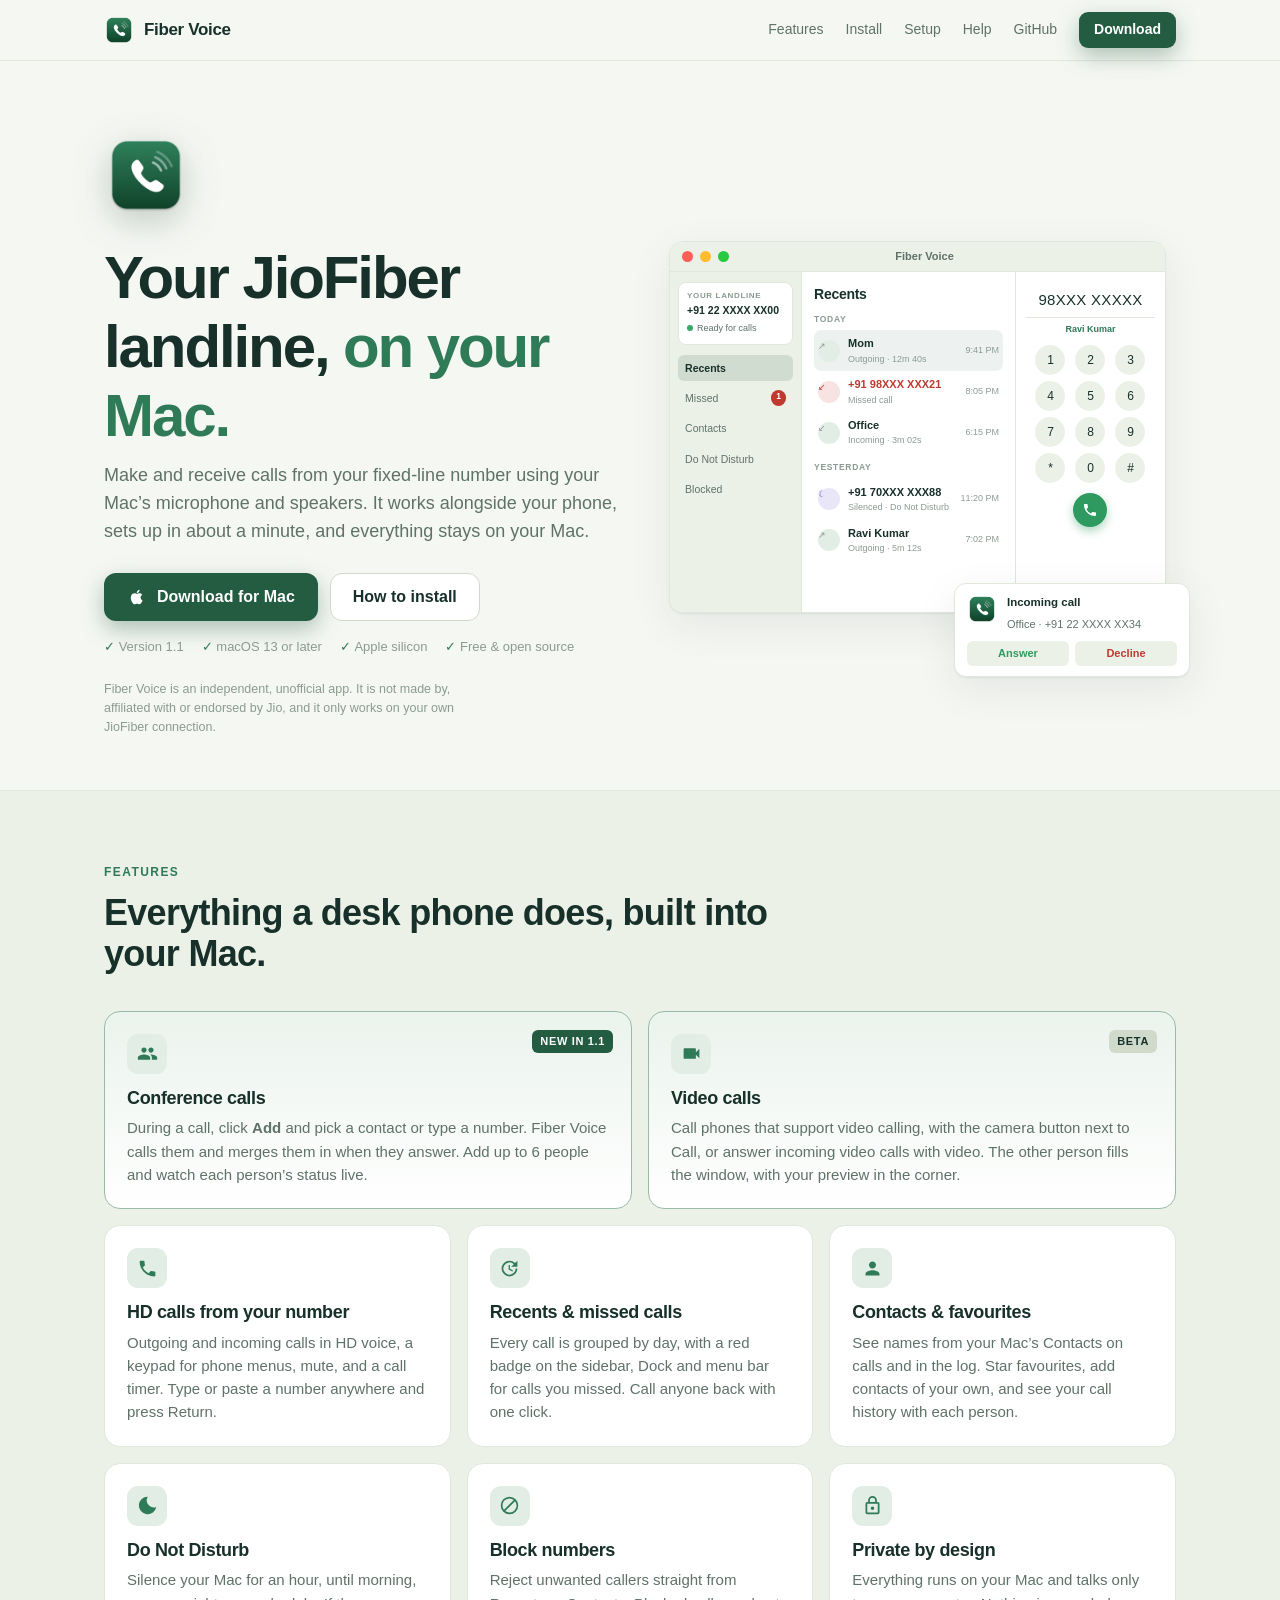
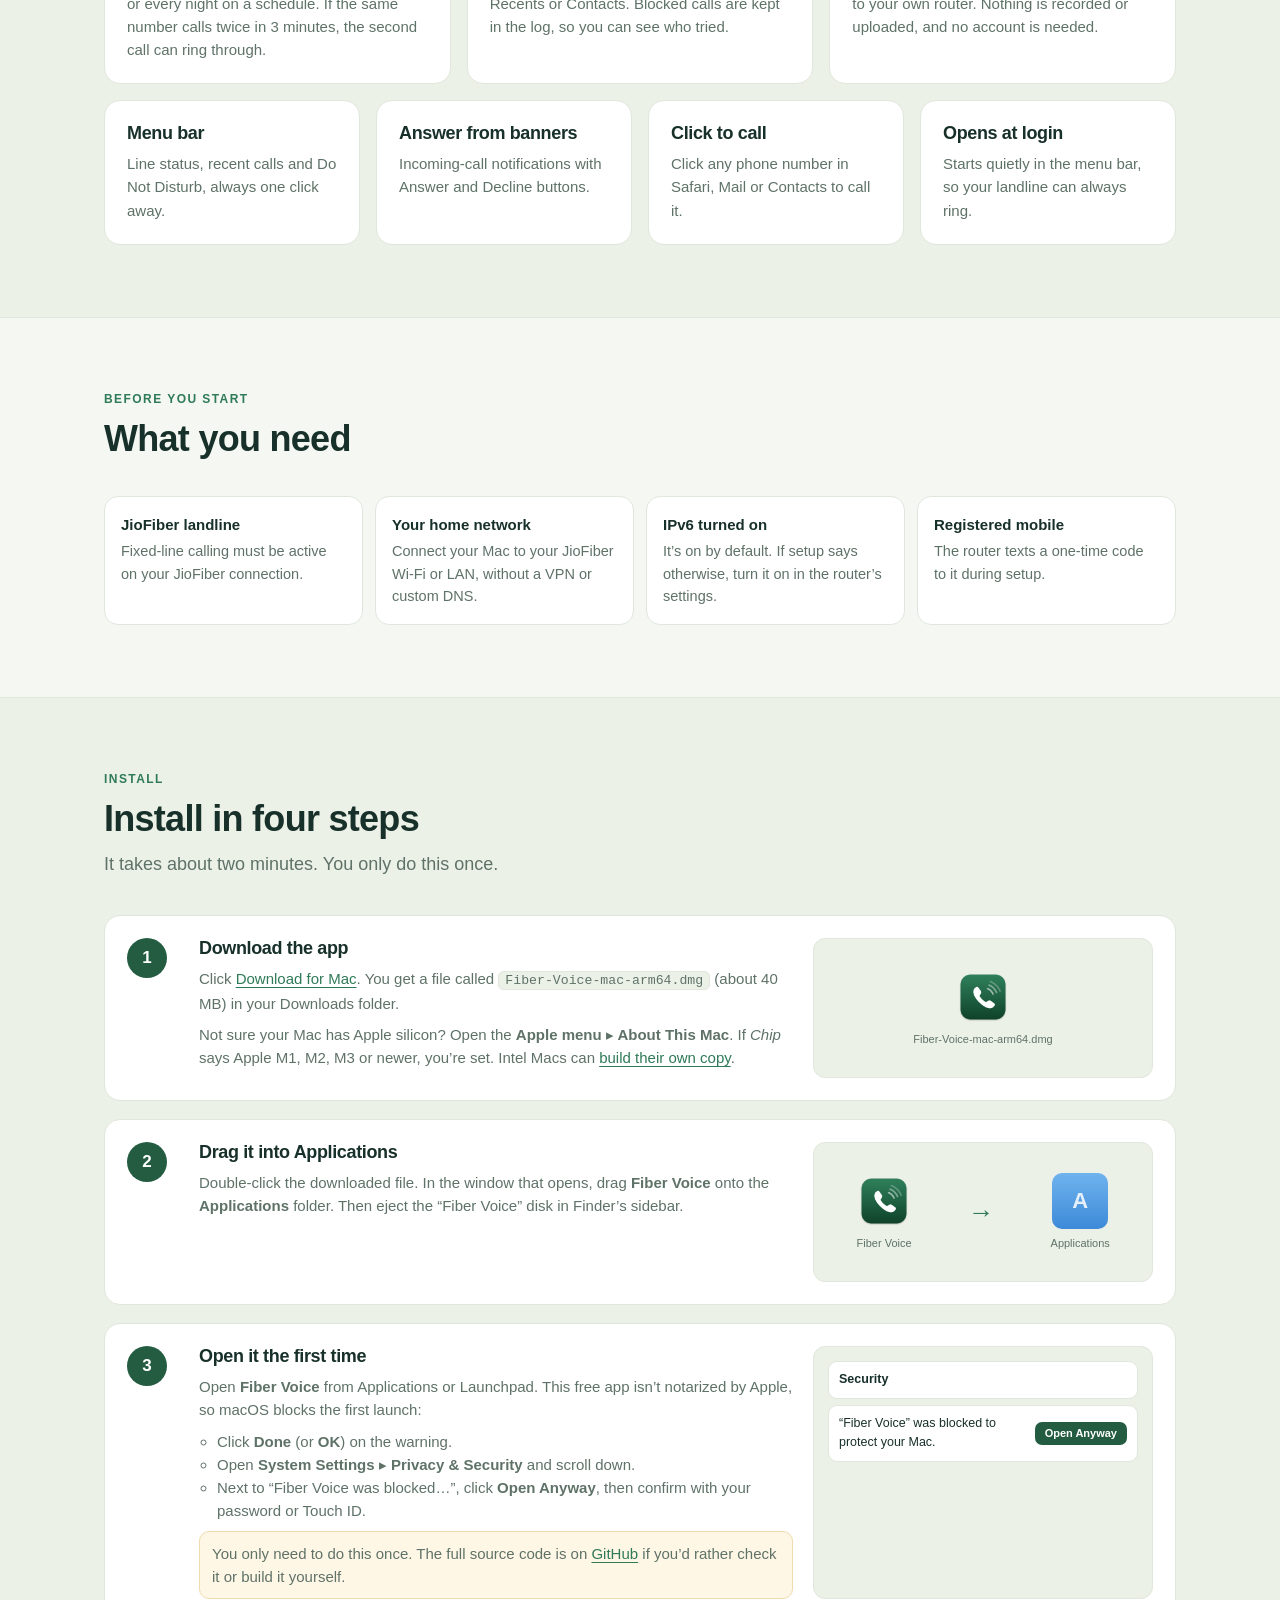
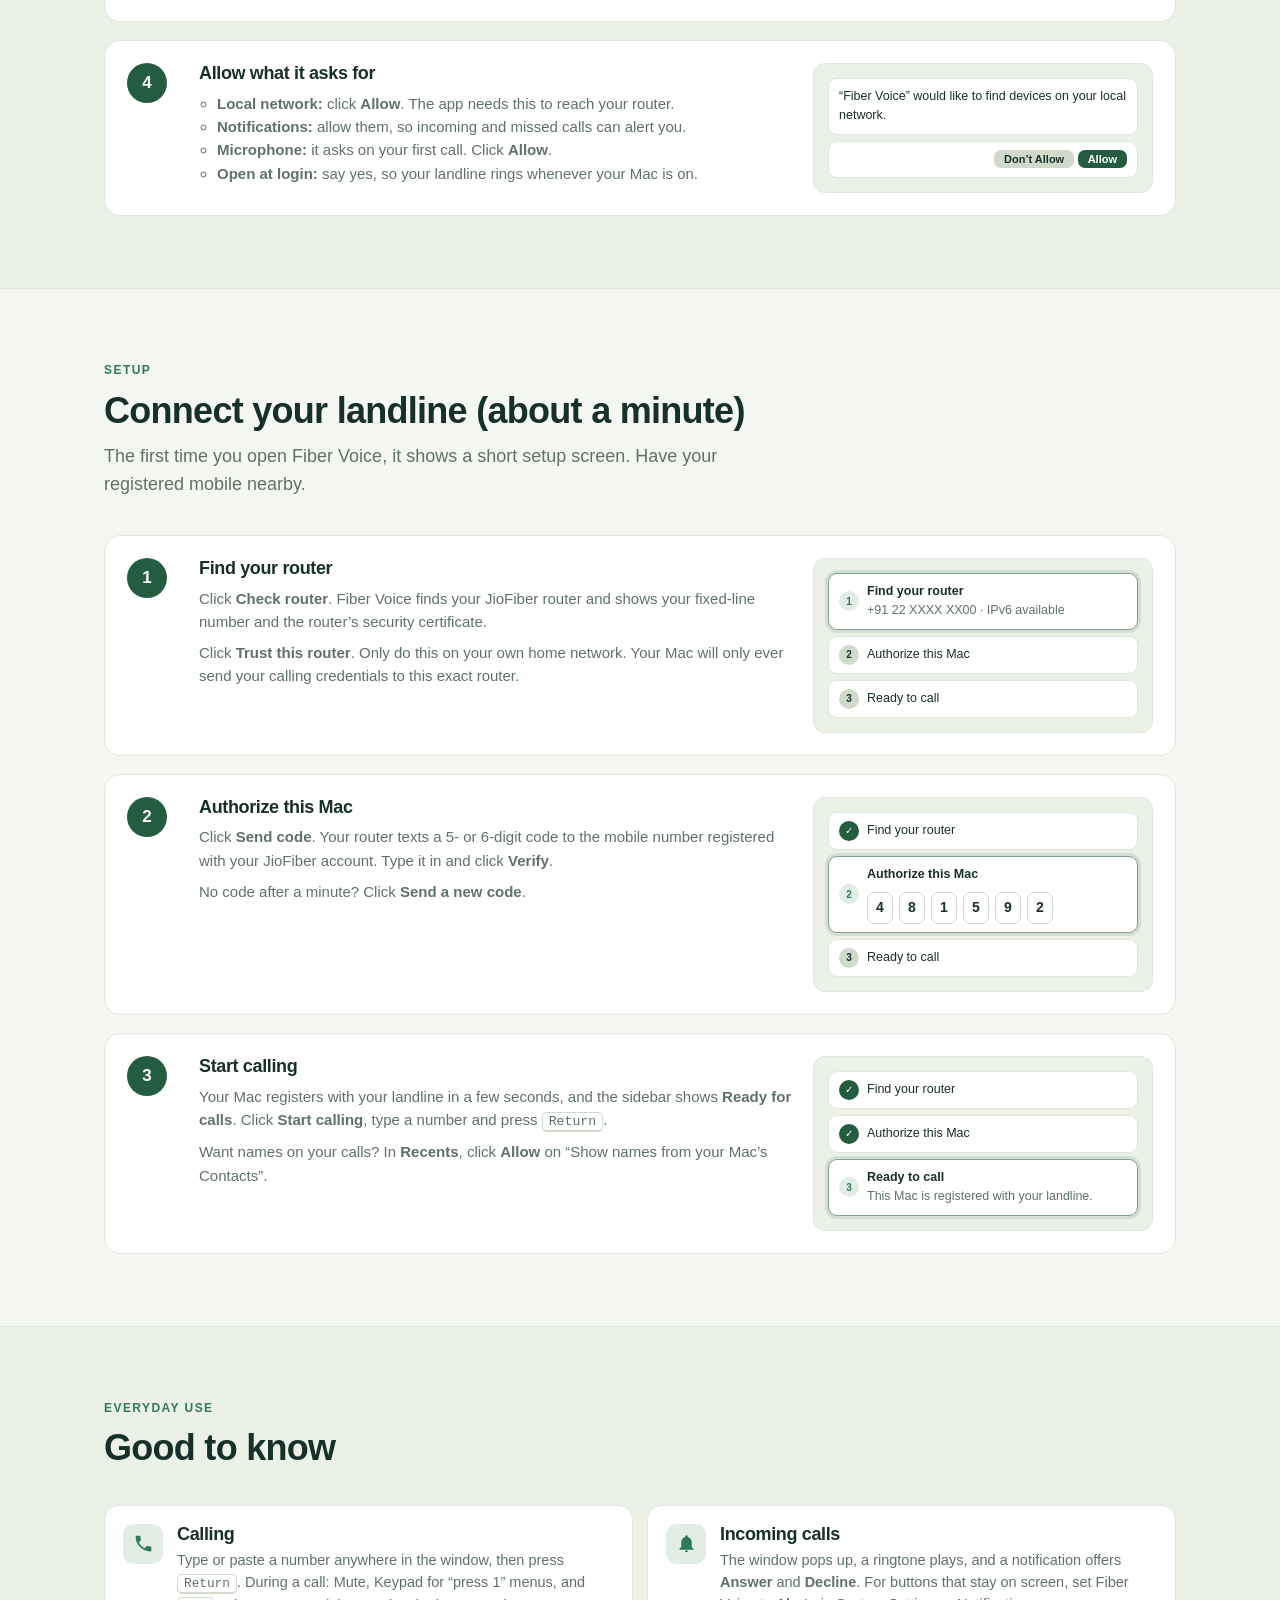
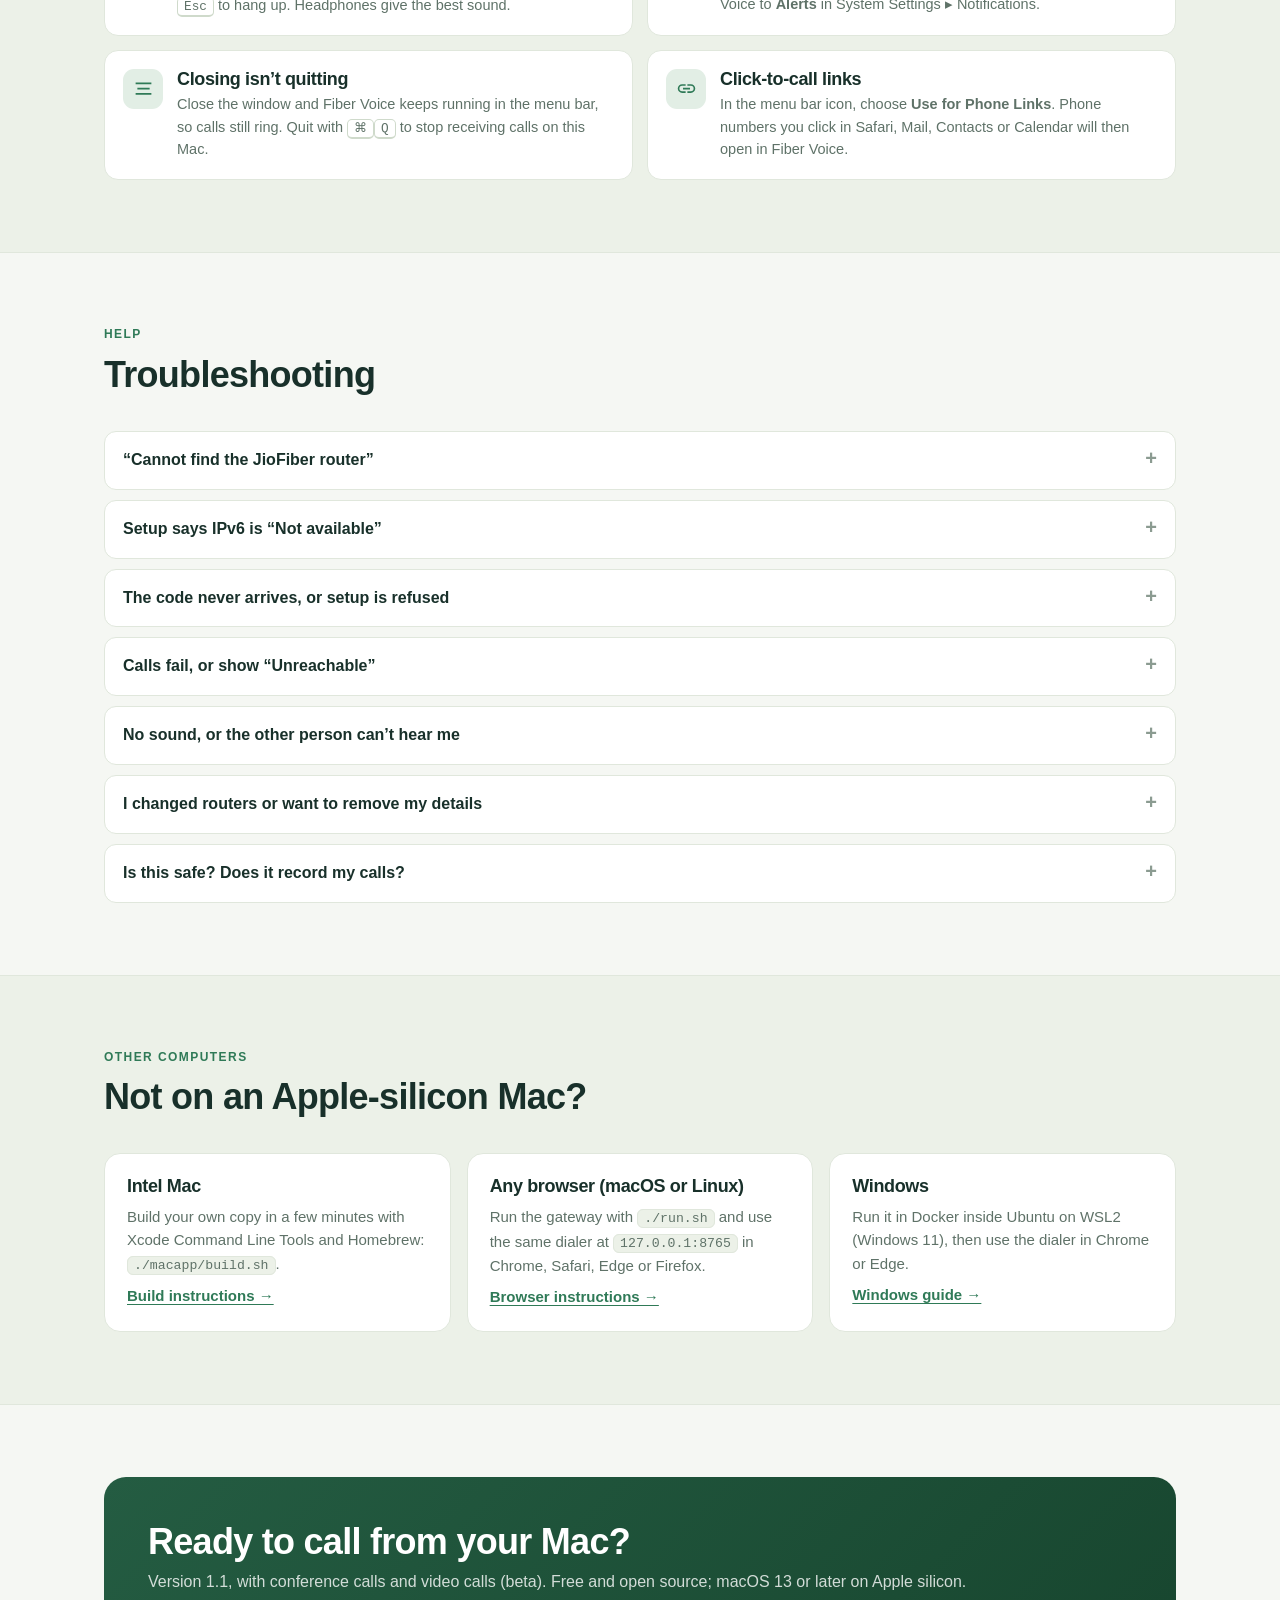
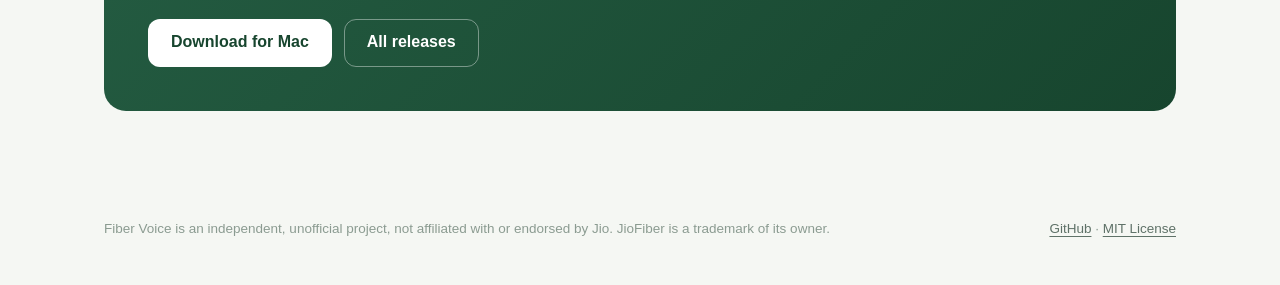
==== commit f02ad686: "Landing page: new in 1.1 (conference calls, video calls beta) Co-Authored-By: Claude Opus 5.5 <norep" ====
--- a/docs/index.html
+++ b/docs/index.html
@@ -138,6 +138,11 @@
 .card p{color:var(--muted);margin:8px 0 0;font-size:15px}
 .f-ic{width:40px;height:40px;border-radius:11px;display:grid;place-items:center;background:var(--accent-soft);color:var(--accent-2);margin-bottom:14px}
 .f-ic svg{width:21px;height:21px;fill:currentColor}
+.new-row{display:grid;grid-template-columns:1fr 1fr;gap:16px;margin-bottom:16px}
+.card.new{position:relative;border-color:color-mix(in srgb,var(--accent-2) 40%,var(--line));background:linear-gradient(180deg,color-mix(in srgb,var(--accent-soft) 70%,var(--panel)),var(--panel))}
+.tag-new{position:absolute;top:18px;right:18px;font-size:11px;font-weight:700;letter-spacing:.06em;text-transform:uppercase;padding:3px 8px;border-radius:6px;background:var(--accent);color:#fff}
+.tag-new.beta{background:var(--line-2);color:var(--text)}
+@media (max-width:620px){.new-row{grid-template-columns:1fr}}
 
 /* requirements */
 .req{display:grid;grid-template-columns:repeat(4,1fr);gap:12px}
@@ -204,9 +209,11 @@
 footer .wrap{display:flex;justify-content:space-between;gap:16px;flex-wrap:wrap}
 footer a{color:var(--muted)}
 
+@media (max-width:1060px){
+  .hero .wrap{grid-template-columns:1fr;gap:40px}
+  .mock-wrap{max-width:620px}
+}
 @media (max-width:980px){
-  .hero .wrap{grid-template-columns:1fr}
-  .mock-wrap{max-width:560px}
   .g4,.req{grid-template-columns:repeat(2,1fr)}
   .g3,.other{grid-template-columns:1fr 1fr}
   .step{grid-template-columns:44px 1fr}
@@ -260,7 +267,7 @@
           </a>
           <a class="btn ghost" href="#install">How to install</a>
         </div>
-        <div class="meta"><span>macOS 13 or later</span><span>Apple silicon</span><span>Free &amp; open source</span></div>
+        <div class="meta"><span>Version 1.1</span><span>macOS 13 or later</span><span>Apple silicon</span><span>Free &amp; open source</span></div>
         <p class="disclaimer">Fiber Voice is an independent, unofficial app. It is not made by, affiliated with or endorsed by Jio, and it only works on your own JioFiber connection.</p>
       </div>
 
@@ -305,6 +312,10 @@
         <p class="eyebrow">Features</p>
         <h2>Everything a desk phone does, built into your Mac.</h2>
       </div>
+      <div class="new-row">
+        <div class="card new"><span class="tag-new">New in 1.1</span><div class="f-ic"><svg viewBox="0 0 24 24"><path d="M16 11c1.66 0 2.99-1.34 2.99-3S17.66 5 16 5c-1.66 0-3 1.34-3 3s1.34 3 3 3zm-8 0c1.66 0 2.99-1.34 2.99-3S9.66 5 8 5C6.34 5 5 6.34 5 8s1.34 3 3 3zm0 2c-2.33 0-7 1.17-7 3.5V19h14v-2.5c0-2.33-4.67-3.5-7-3.5zm8 0c-.29 0-.62.02-.97.05 1.16.84 1.97 1.97 1.97 3.45V19h6v-2.5c0-2.33-4.67-3.5-7-3.5z"/></svg></div><h3>Conference calls</h3><p>During a call, click <b>Add</b> and pick a contact or type a number. Fiber Voice calls them and merges them in when they answer. Add up to 6 people and watch each person’s status live.</p></div>
+        <div class="card new"><span class="tag-new beta">Beta</span><div class="f-ic"><svg viewBox="0 0 24 24"><path d="M17 10.5V7a1 1 0 0 0-1-1H4a1 1 0 0 0-1 1v10a1 1 0 0 0 1 1h12a1 1 0 0 0 1-1v-3.5l4 4v-11l-4 4z"/></svg></div><h3>Video calls</h3><p>Call phones that support video calling, with the camera button next to Call, or answer incoming video calls with video. The other person fills the window, with your preview in the corner.</p></div>
+      </div>
       <div class="grid g3">
         <div class="card"><div class="f-ic"><svg viewBox="0 0 24 24"><path d="M6.6 10.8a15.1 15.1 0 0 0 6.6 6.6l2.2-2.2c.27-.27.67-.36 1.02-.24 1.12.37 2.33.57 3.58.57.55 0 1 .45 1 1V20c0 .55-.45 1-1 1C10.6 21 3 13.4 3 4c0-.55.45-1 1-1h3.5c.55 0 1 .45 1 1 0 1.25.2 2.46.57 3.58.11.35.03.74-.25 1.02l-2.2 2.2z"/></svg></div><h3>HD calls from your number</h3><p>Outgoing and incoming calls in HD voice, a keypad for phone menus, mute, and a call timer. Type or paste a number anywhere and press Return.</p></div>
         <div class="card"><div class="f-ic"><svg viewBox="0 0 24 24"><path d="M12 3a9 9 0 1 0 9 9h-2a7 7 0 1 1-2.05-4.95L14 10h7V3l-2.64 2.64A8.96 8.96 0 0 0 12 3zm-1 5v5l4.25 2.52.77-1.28-3.52-2.09V8H11z"/></svg></div><h3>Recents &amp; missed calls</h3><p>Every call is grouped by day, with a red badge on the sidebar, Dock and menu bar for calls you missed. Call anyone back with one click.</p></div>
@@ -493,7 +504,7 @@
       <div class="download-band">
         <div>
           <h2>Ready to call from your Mac?</h2>
-          <p>Free and open source. macOS 13 or later on Apple silicon.</p>
+          <p>Version 1.1, with conference calls and video calls (beta). Free and open source; macOS 13 or later on Apple silicon.</p>
         </div>
         <div class="cta" style="margin:0">
           <a class="btn primary" href="https://github.com/Ibnealamkhan/fiber-voice/releases/latest/download/Fiber-Voice-mac-arm64.dmg">Download for Mac</a>
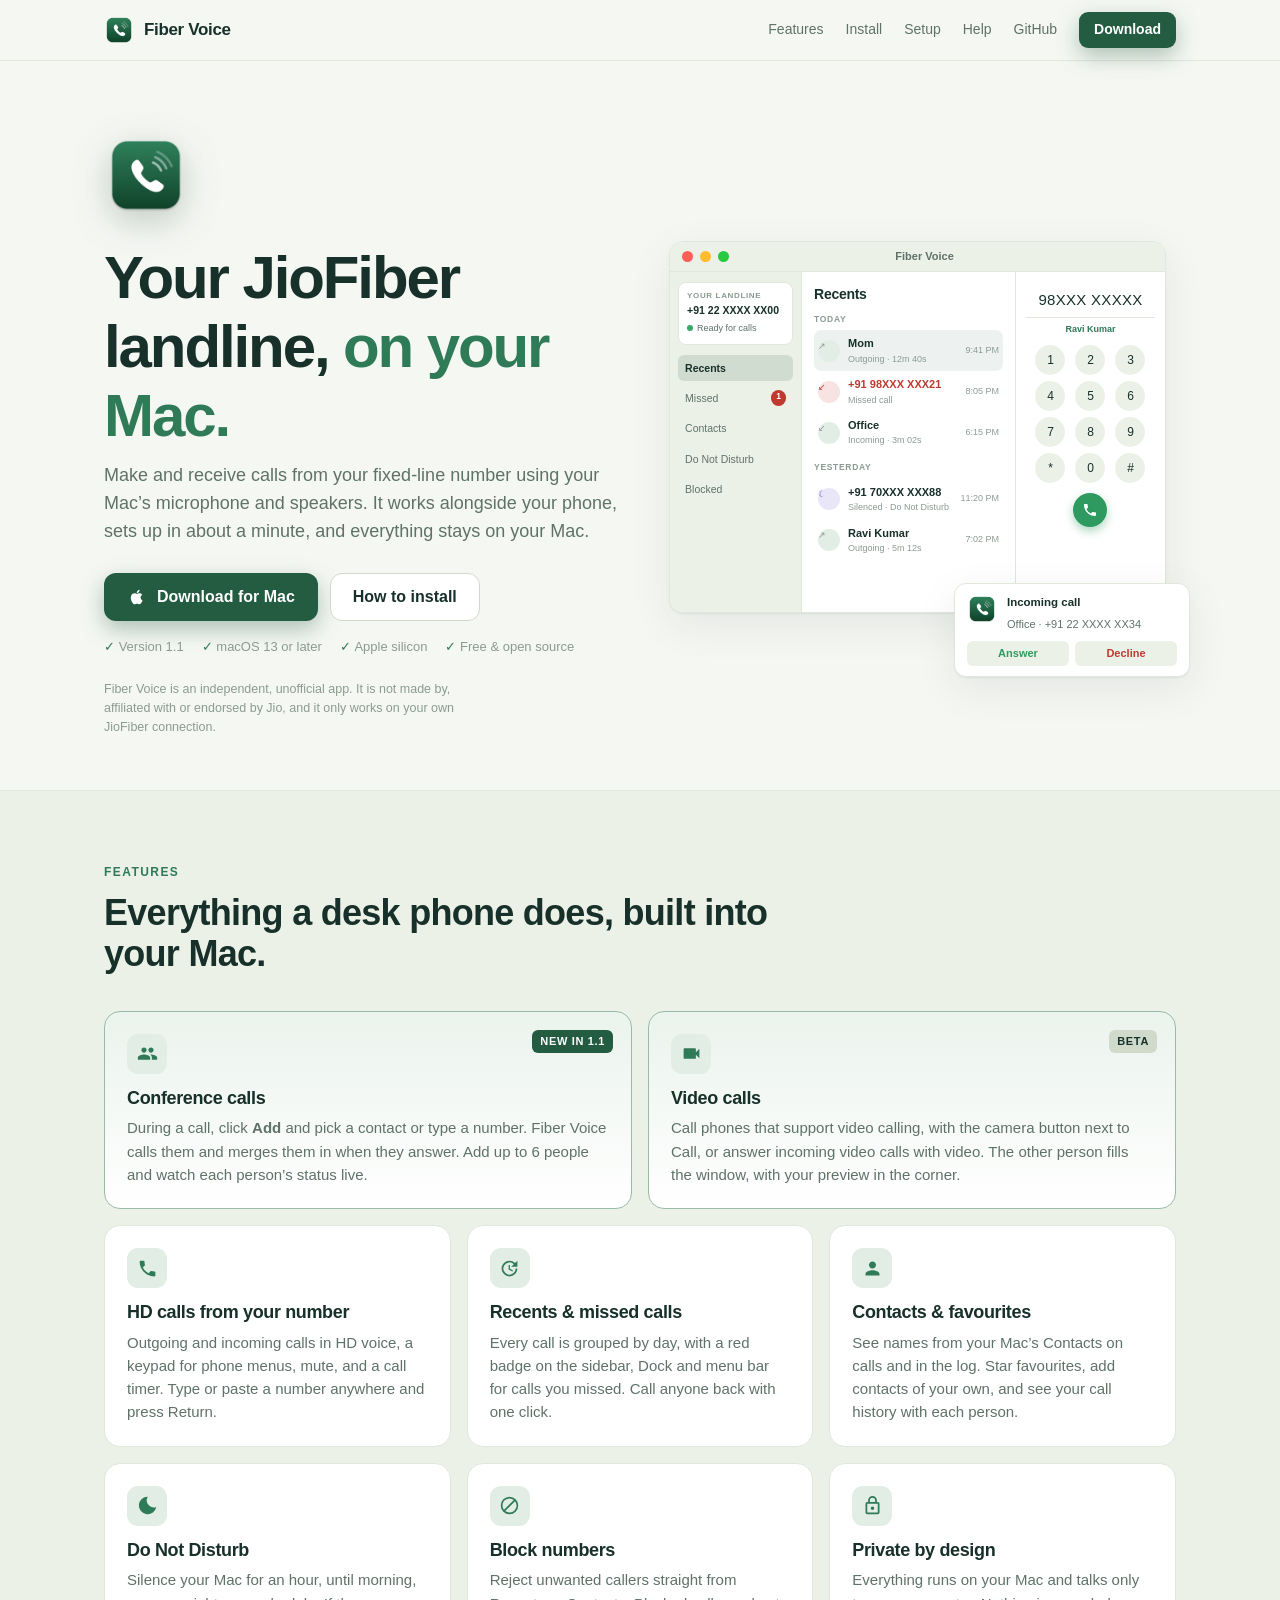
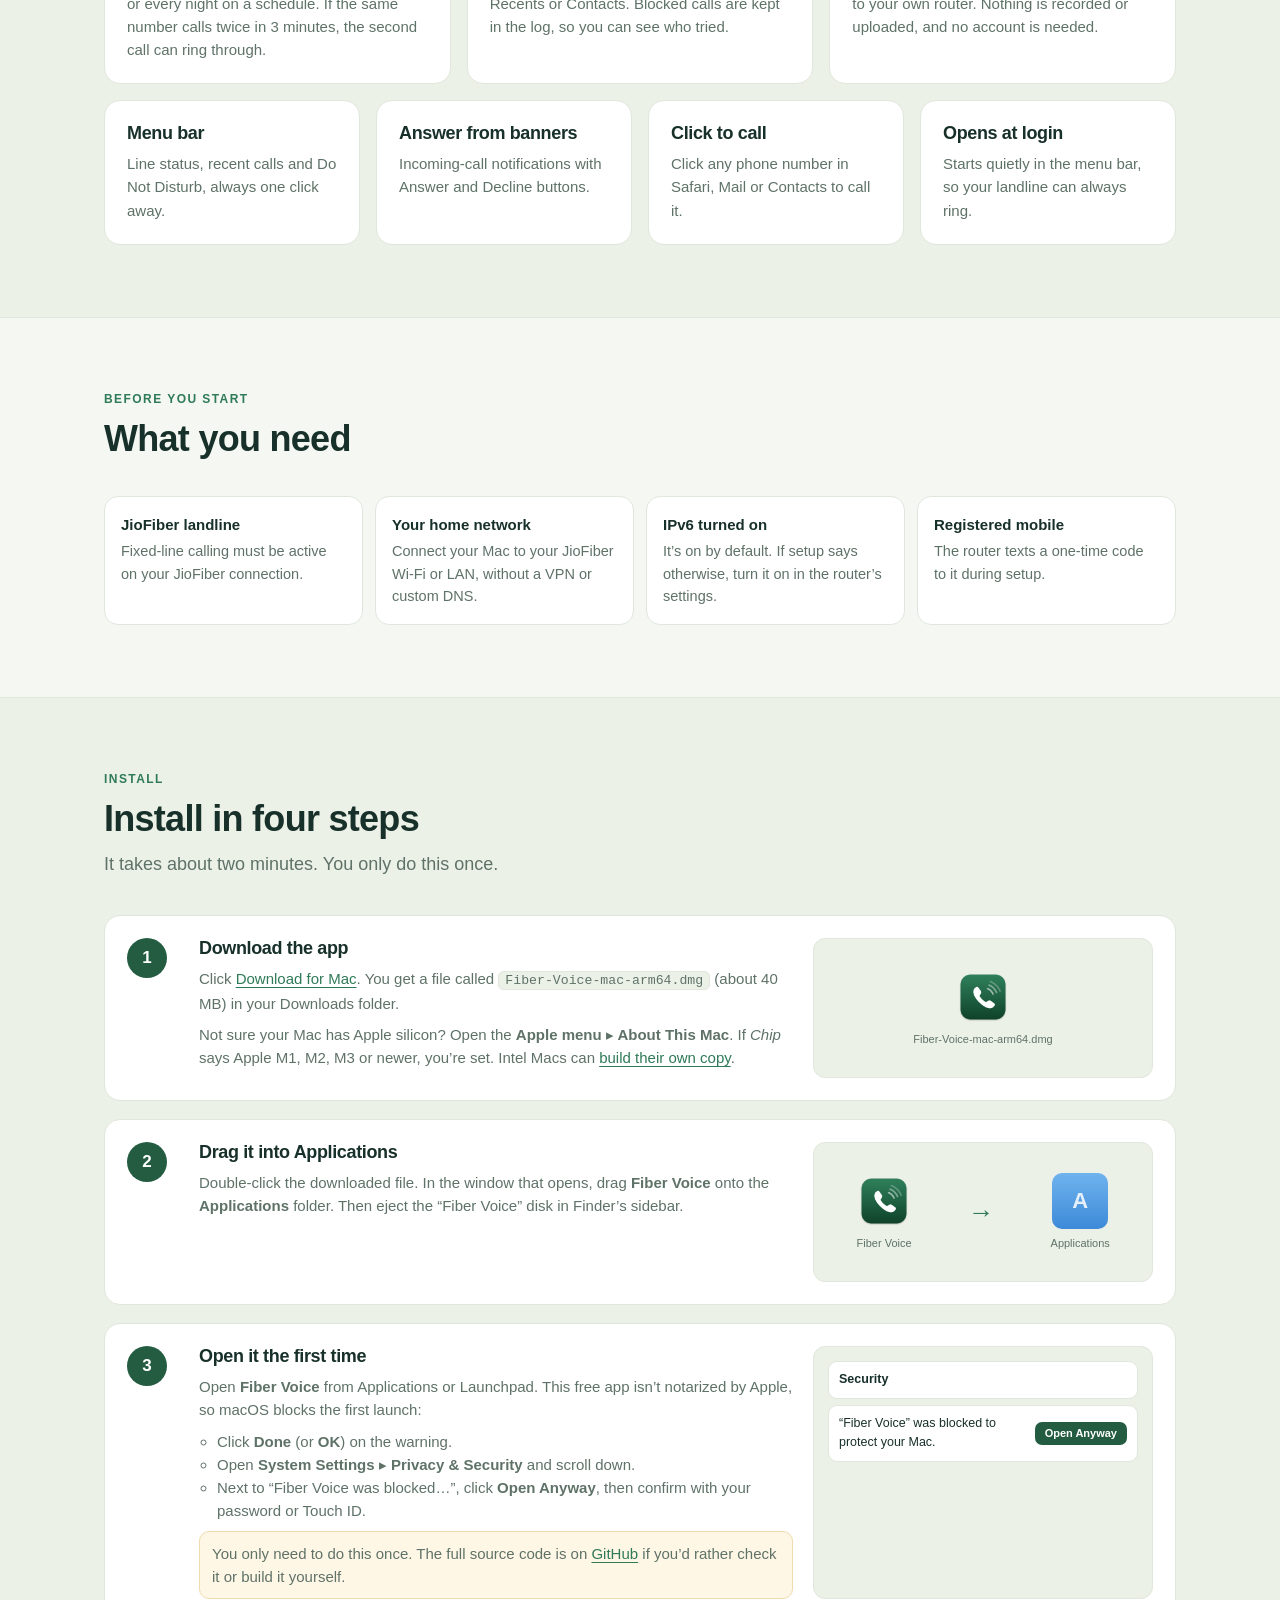
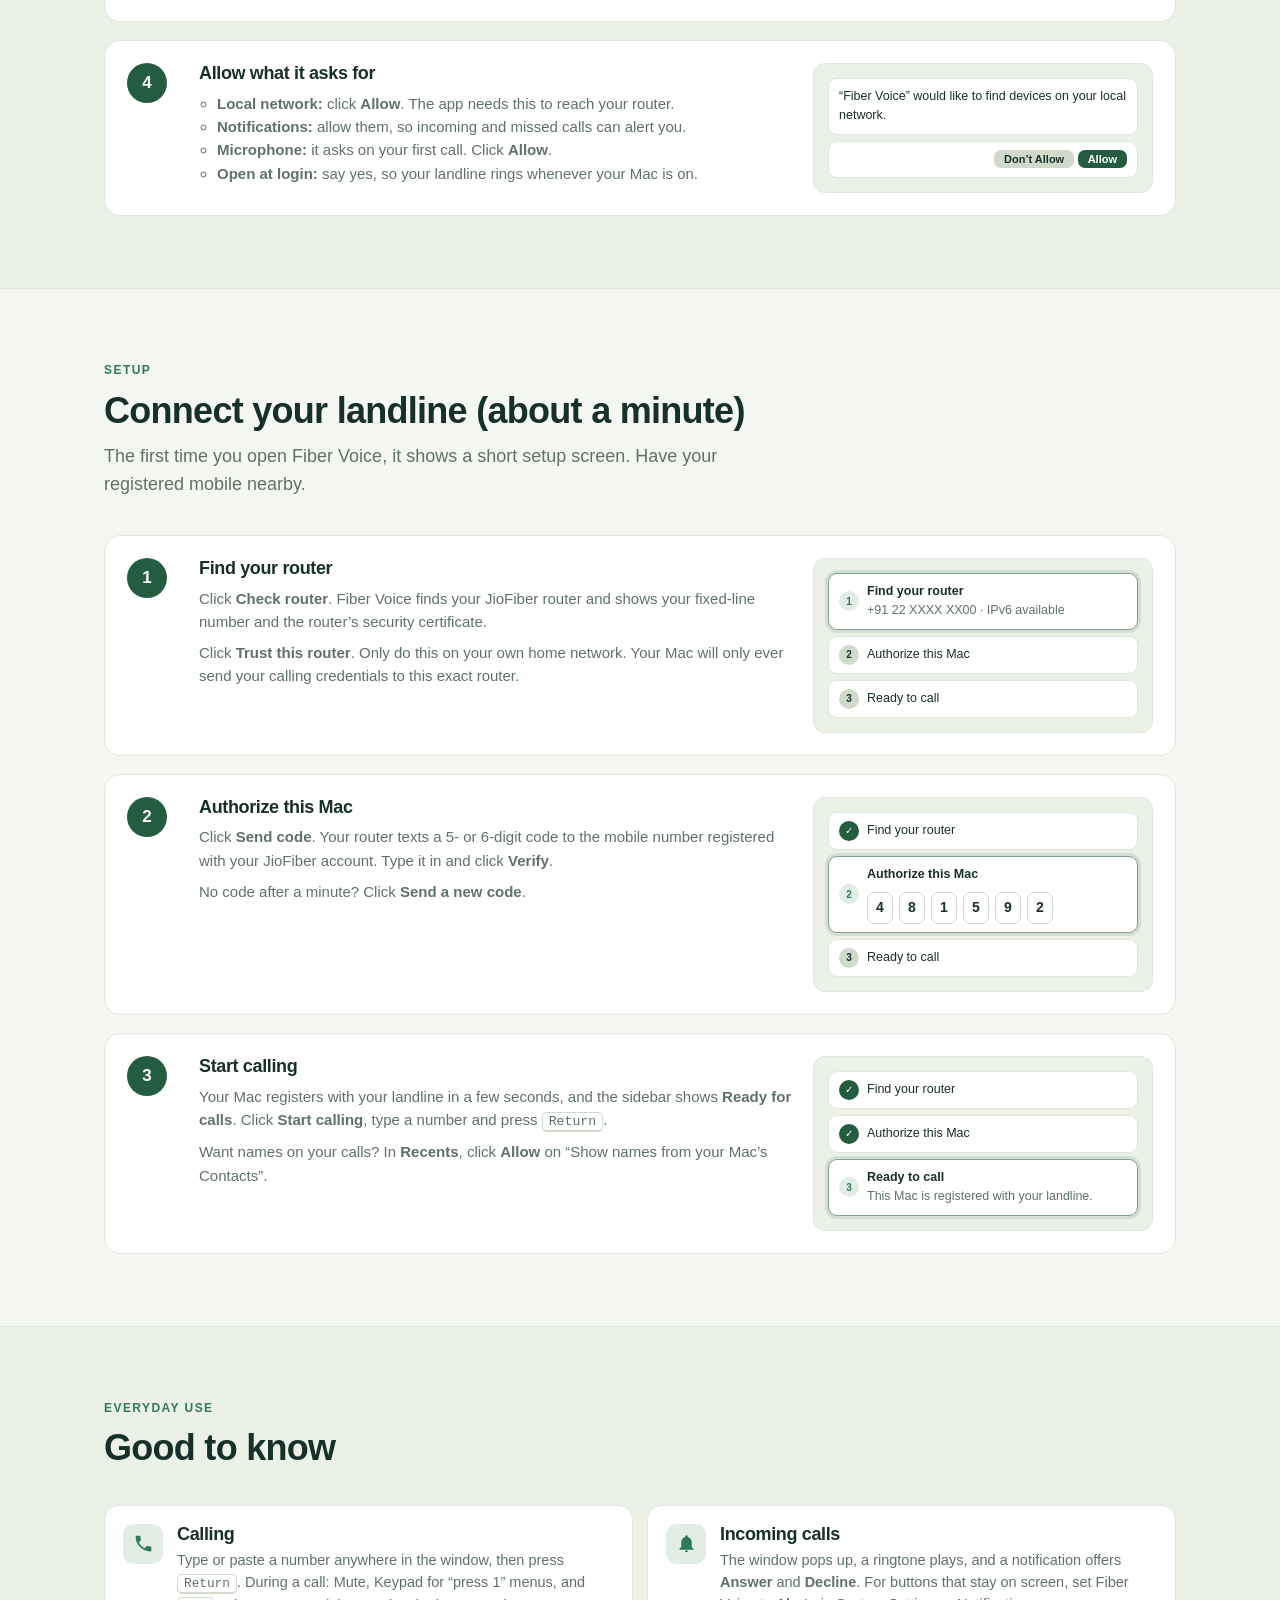
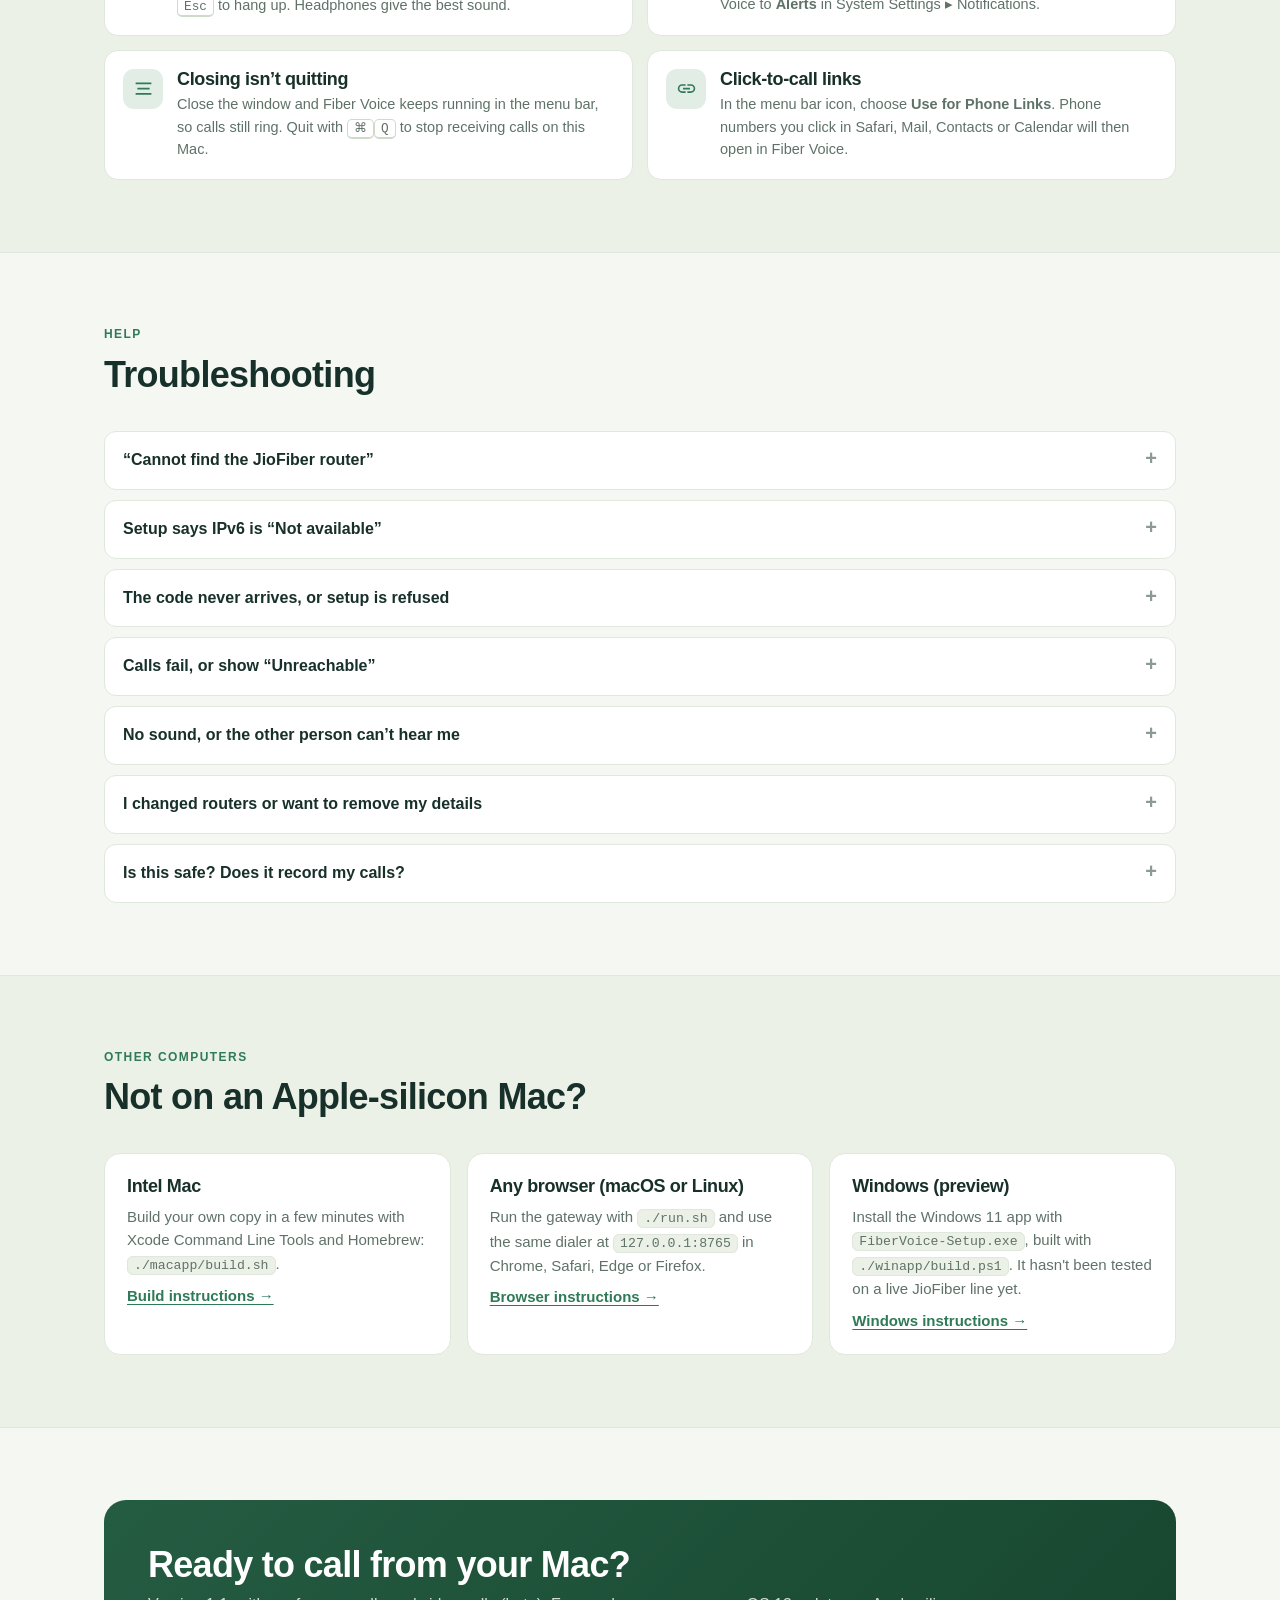
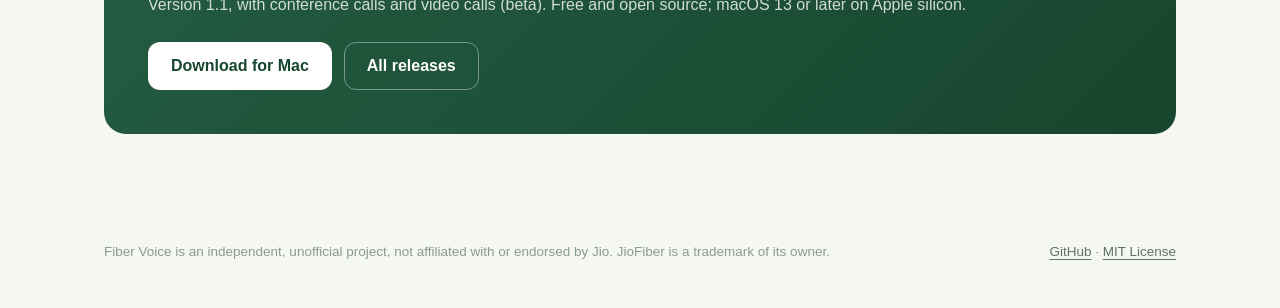
==== commit 631bc192: "Make the installer the only Windows option; remove Docker/WSL route Windows now ships only as FiberV" ====
--- a/docs/index.html
+++ b/docs/index.html
@@ -494,7 +494,7 @@
       <div class="other">
         <div class="card"><h3>Intel Mac</h3><p>Build your own copy in a few minutes with Xcode Command Line Tools and Homebrew: <code>./macapp/build.sh</code>.</p><p><a href="https://github.com/Ibnealamkhan/fiber-voice#option-2-build-the-mac-app">Build instructions →</a></p></div>
         <div class="card"><h3>Any browser (macOS or Linux)</h3><p>Run the gateway with <code>./run.sh</code> and use the same dialer at <code>127.0.0.1:8765</code> in Chrome, Safari, Edge or Firefox.</p><p><a href="https://github.com/Ibnealamkhan/fiber-voice#option-1-use-it-in-your-web-browser">Browser instructions →</a></p></div>
-        <div class="card"><h3>Windows</h3><p>Run it in Docker inside Ubuntu on WSL2 (Windows 11), then use the dialer in Chrome or Edge.</p><p><a href="https://github.com/Ibnealamkhan/fiber-voice/blob/main/gateway/DOCKER-WINDOWS.md">Windows guide →</a></p></div>
+        <div class="card"><h3>Windows (preview)</h3><p>Install the Windows 11 app with <code>FiberVoice-Setup.exe</code>, built with <code>./winapp/build.ps1</code>. It hasn't been tested on a live JioFiber line yet.</p><p><a href="https://github.com/Ibnealamkhan/fiber-voice#option-3-windows-app">Windows instructions →</a></p></div>
       </div>
     </div>
   </section>
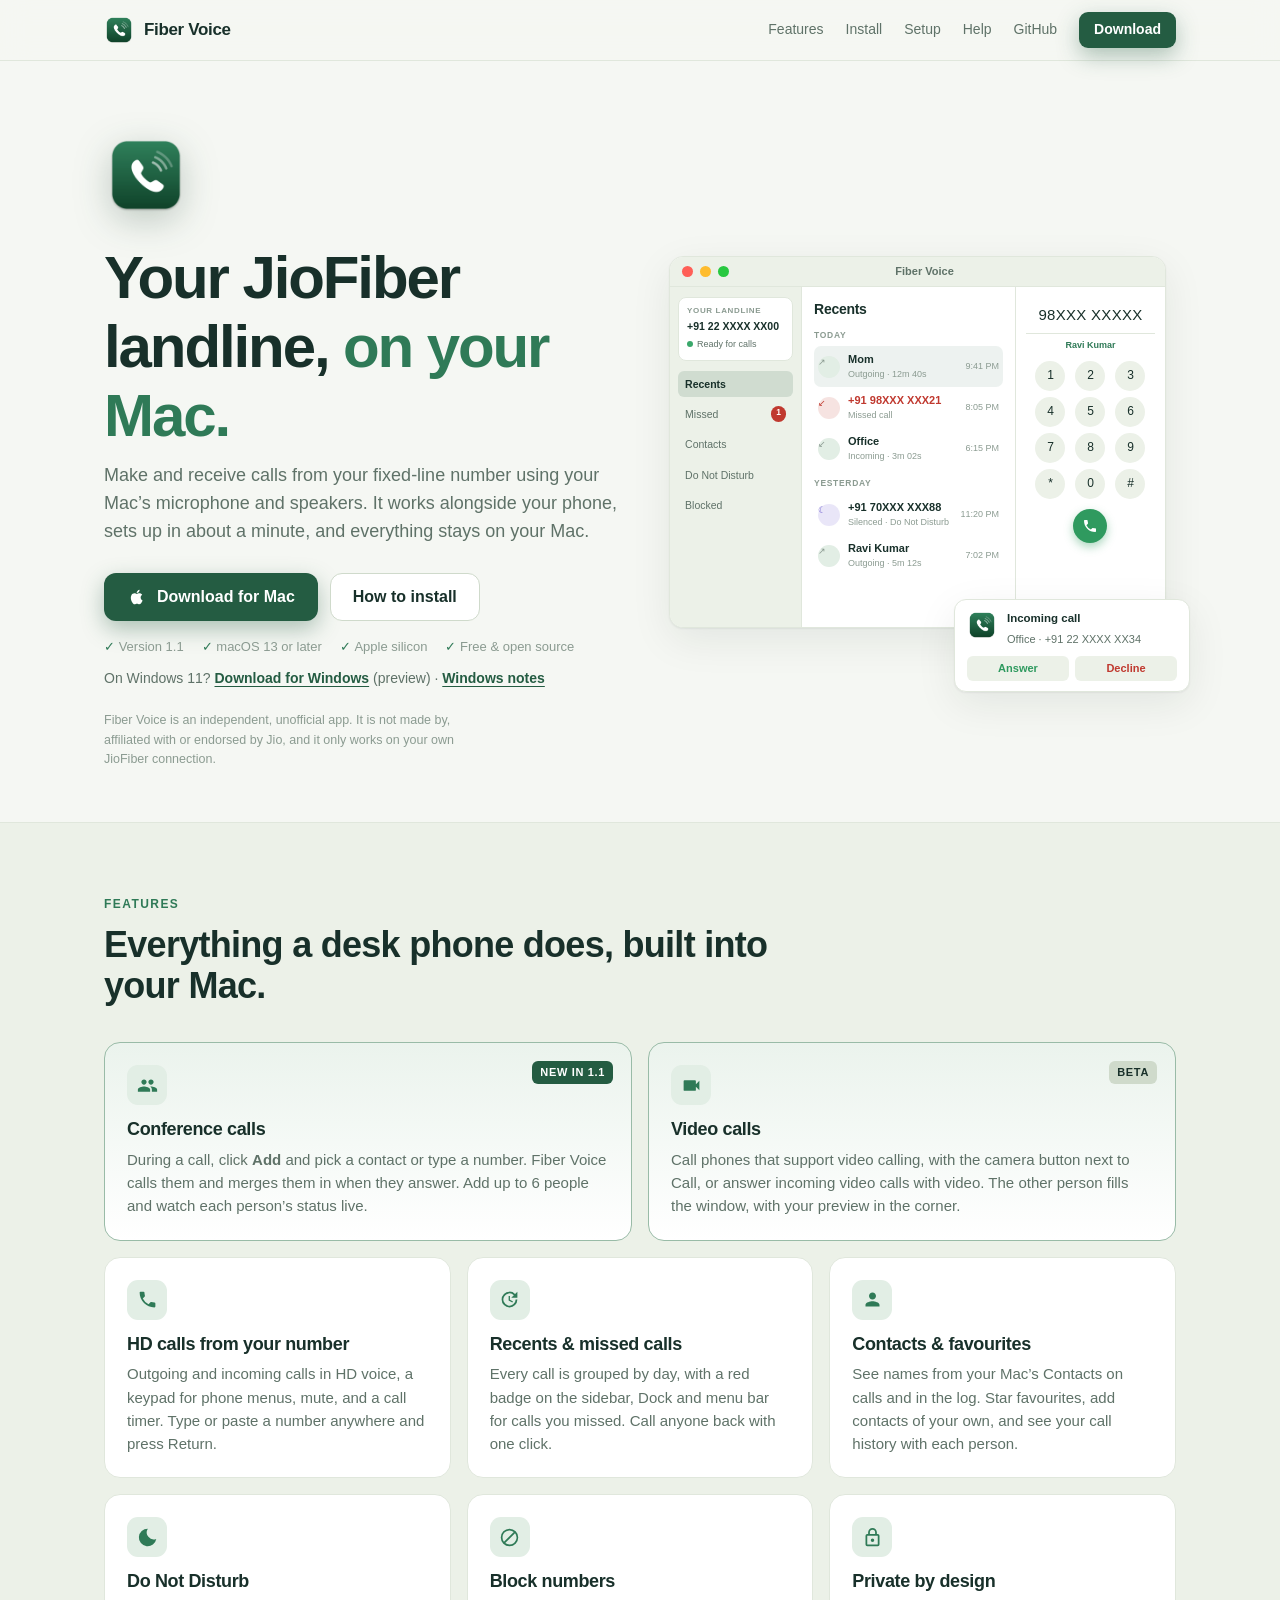
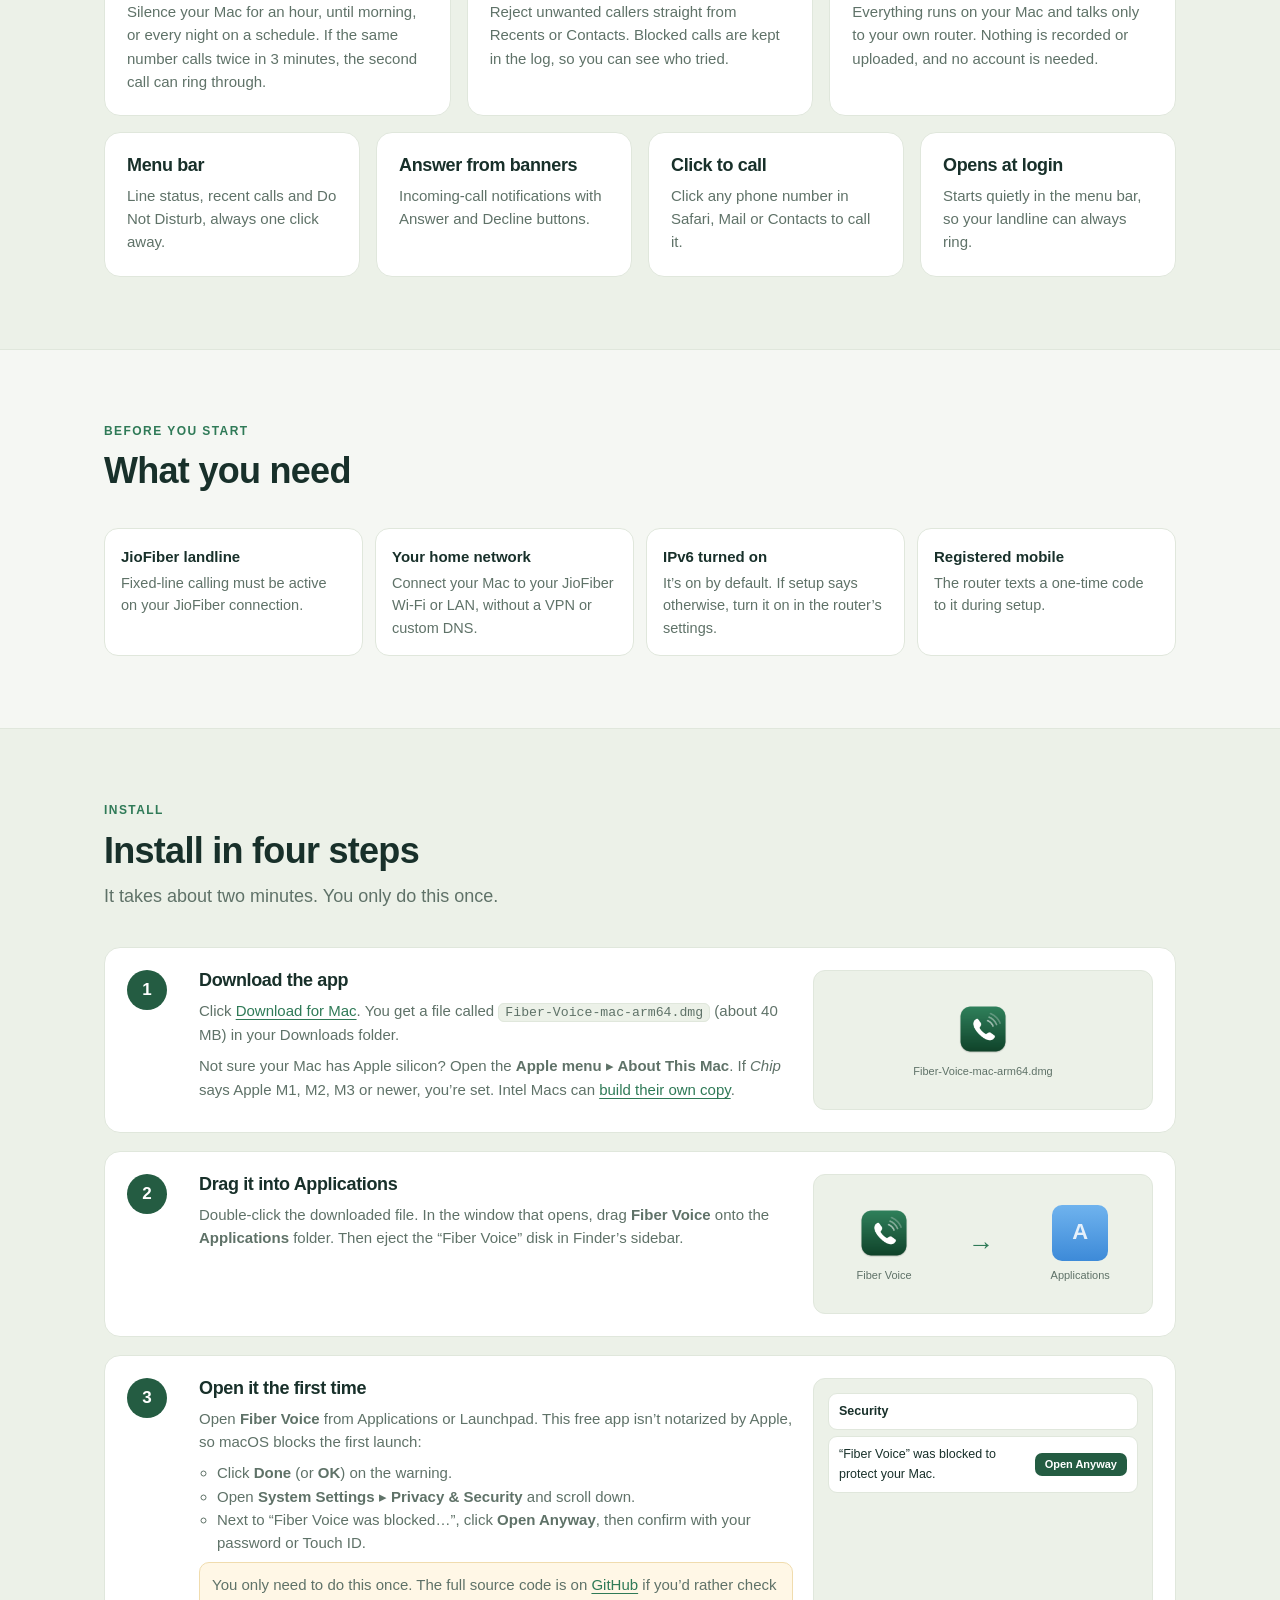
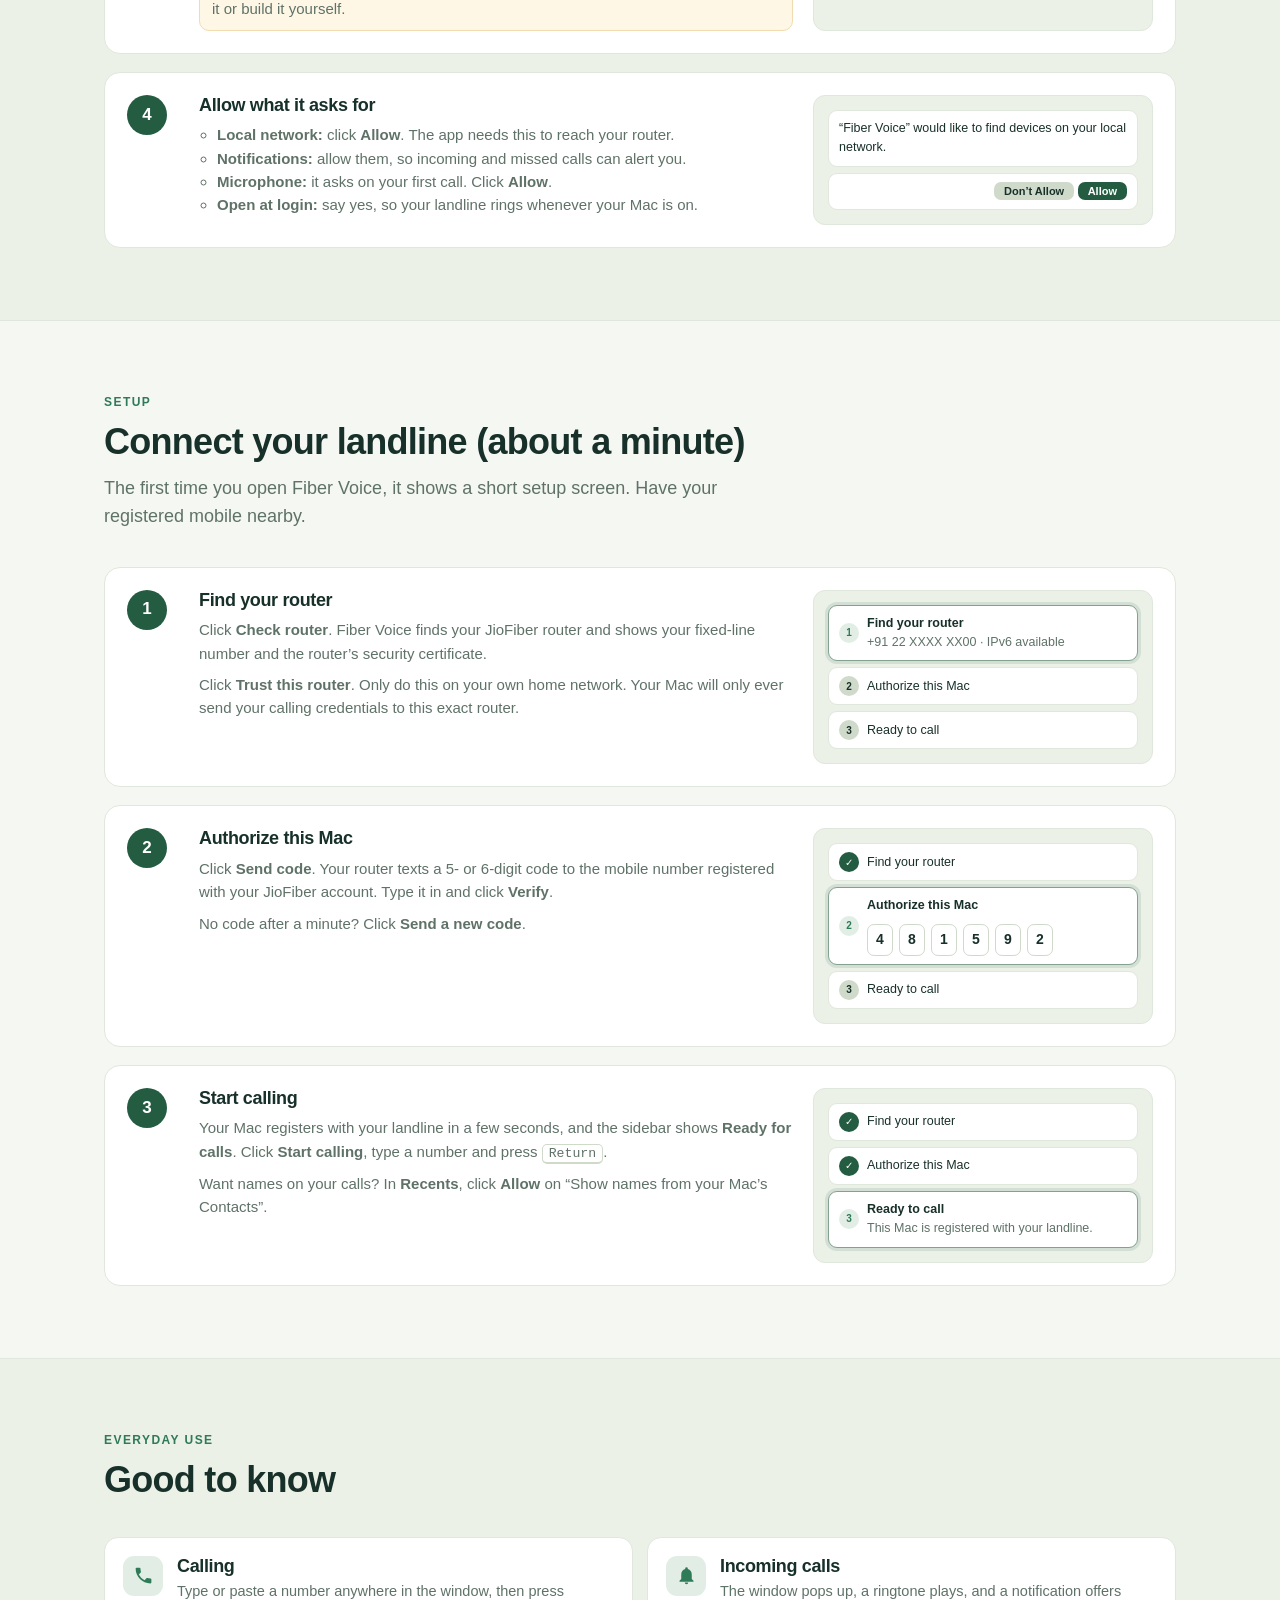
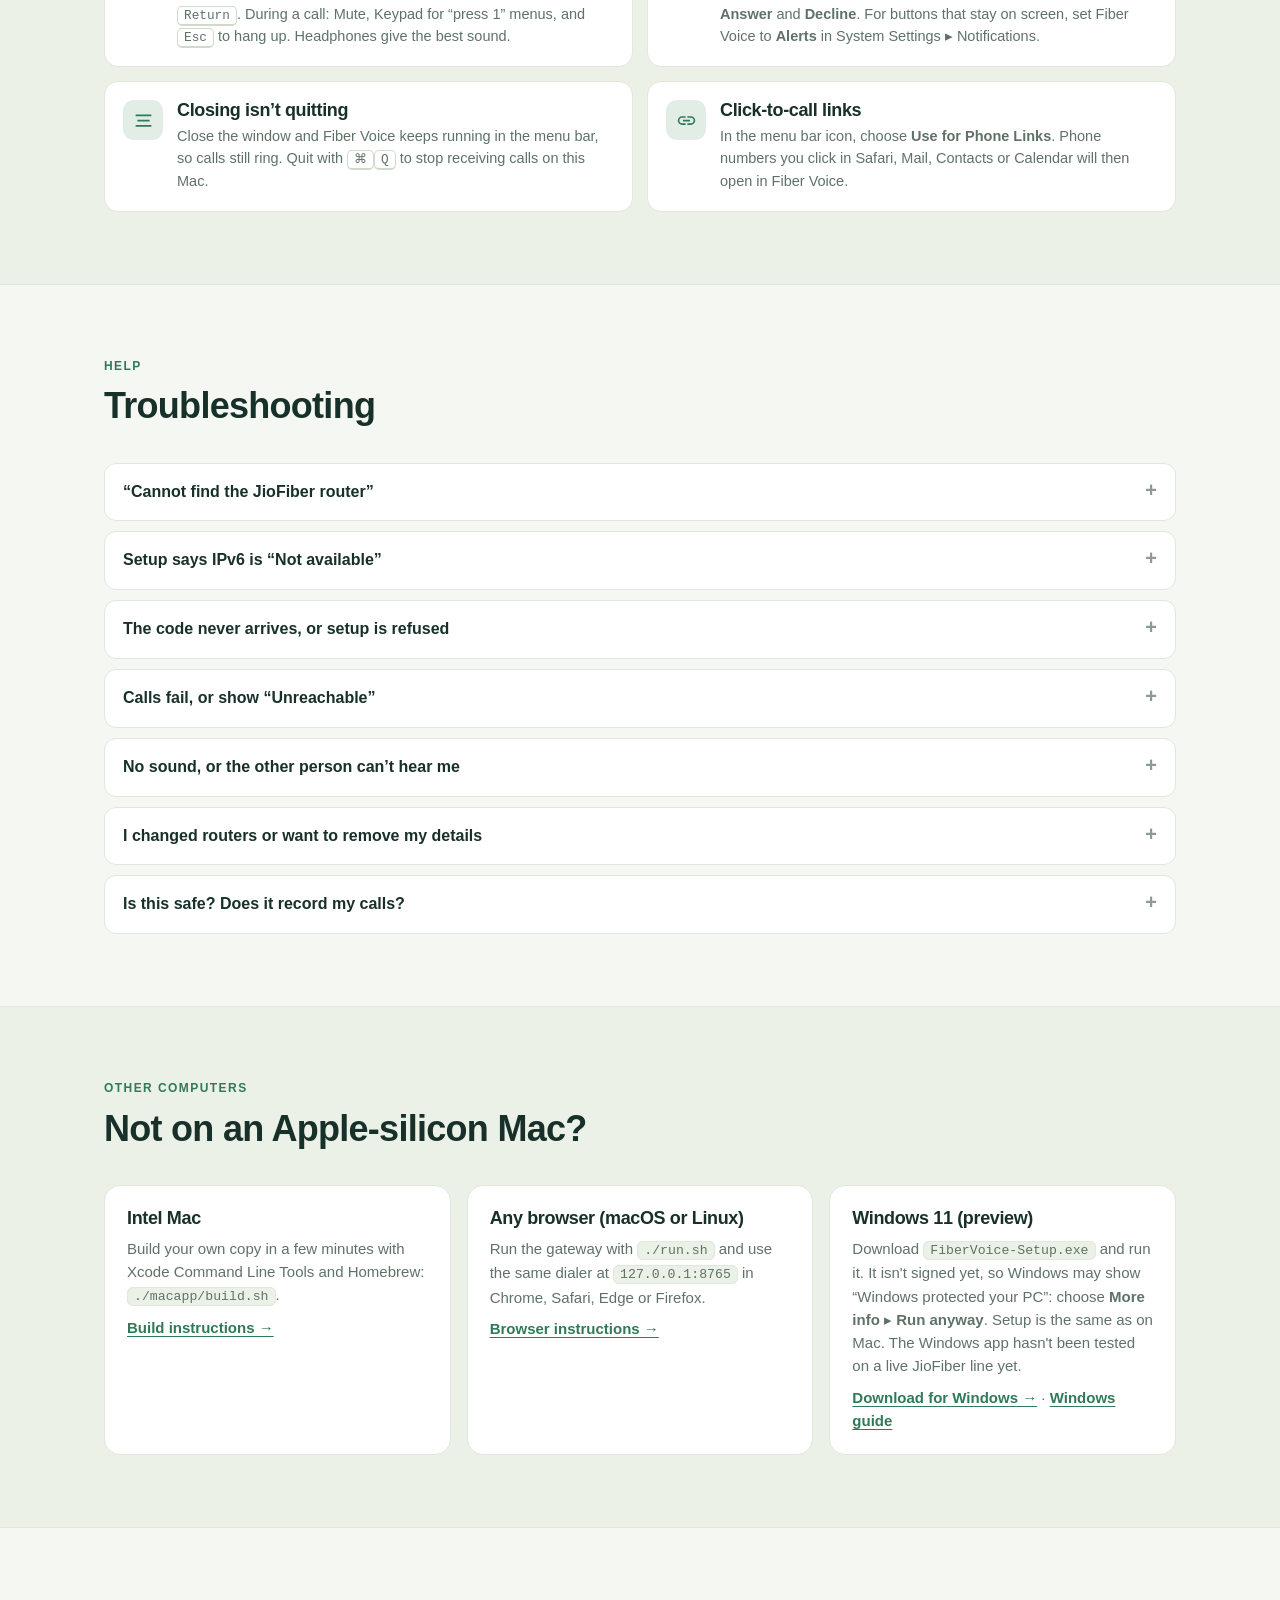
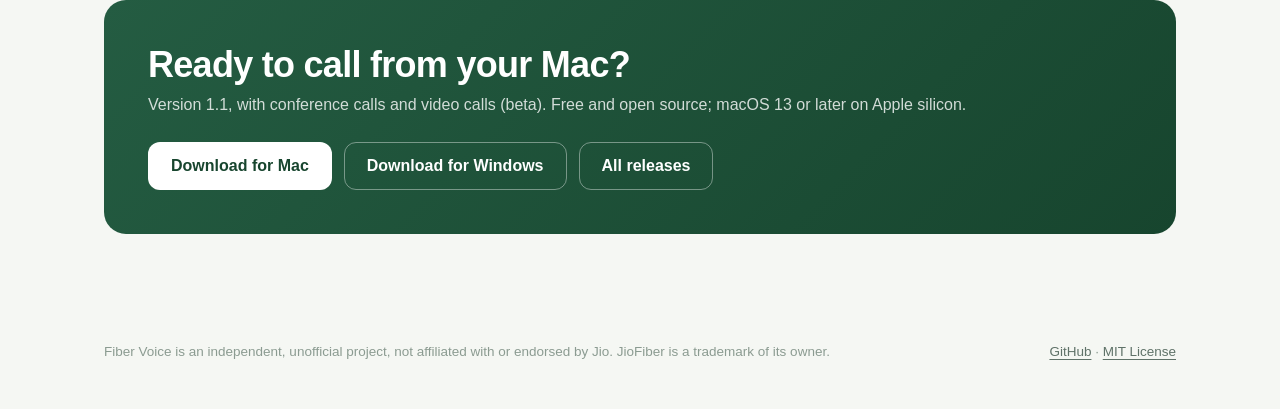
==== commit 35e01aa2: "Landing page: add Windows download link (preview) Co-Authored-By: Claude Opus 5.5 <noreply@anthropic" ====
--- a/docs/index.html
+++ b/docs/index.html
@@ -77,6 +77,8 @@
 .hero h1 span{color:var(--accent-2)}
 .cta{display:flex;flex-wrap:wrap;gap:12px;margin-top:28px}
 .meta{display:flex;flex-wrap:wrap;gap:8px 18px;margin-top:16px;color:var(--faint);font-size:13px}
+.also{margin:10px 0 0;color:var(--muted);font-size:14px}
+.also a{color:var(--accent);font-weight:600}
 .meta span::before{content:"✓ ";color:var(--accent-2);font-weight:700}
 .disclaimer{margin-top:22px;font-size:12.5px;color:var(--faint);max-width:52ch}
 
@@ -268,6 +270,7 @@
           <a class="btn ghost" href="#install">How to install</a>
         </div>
         <div class="meta"><span>Version 1.1</span><span>macOS 13 or later</span><span>Apple silicon</span><span>Free &amp; open source</span></div>
+        <p class="also">On Windows 11? <a href="https://github.com/Ibnealamkhan/fiber-voice/releases/latest/download/FiberVoice-Setup.exe">Download for Windows</a> (preview) · <a href="#windows">Windows notes</a></p>
         <p class="disclaimer">Fiber Voice is an independent, unofficial app. It is not made by, affiliated with or endorsed by Jio, and it only works on your own JioFiber connection.</p>
       </div>
 
@@ -494,7 +497,7 @@
       <div class="other">
         <div class="card"><h3>Intel Mac</h3><p>Build your own copy in a few minutes with Xcode Command Line Tools and Homebrew: <code>./macapp/build.sh</code>.</p><p><a href="https://github.com/Ibnealamkhan/fiber-voice#option-2-build-the-mac-app">Build instructions →</a></p></div>
         <div class="card"><h3>Any browser (macOS or Linux)</h3><p>Run the gateway with <code>./run.sh</code> and use the same dialer at <code>127.0.0.1:8765</code> in Chrome, Safari, Edge or Firefox.</p><p><a href="https://github.com/Ibnealamkhan/fiber-voice#option-1-use-it-in-your-web-browser">Browser instructions →</a></p></div>
-        <div class="card"><h3>Windows (preview)</h3><p>Install the Windows 11 app with <code>FiberVoice-Setup.exe</code>, built with <code>./winapp/build.ps1</code>. It hasn't been tested on a live JioFiber line yet.</p><p><a href="https://github.com/Ibnealamkhan/fiber-voice#option-3-windows-app">Windows instructions →</a></p></div>
+        <div class="card" id="windows"><h3>Windows 11 (preview)</h3><p>Download <code>FiberVoice-Setup.exe</code> and run it. It isn't signed yet, so Windows may show “Windows protected your PC”: choose <b>More info ▸ Run anyway</b>. Setup is the same as on Mac. The Windows app hasn't been tested on a live JioFiber line yet.</p><p><a href="https://github.com/Ibnealamkhan/fiber-voice/releases/latest/download/FiberVoice-Setup.exe">Download for Windows →</a> · <a href="https://github.com/Ibnealamkhan/fiber-voice/blob/main/winapp/README.md">Windows guide</a></p></div>
       </div>
     </div>
   </section>
@@ -508,6 +511,7 @@
         </div>
         <div class="cta" style="margin:0">
           <a class="btn primary" href="https://github.com/Ibnealamkhan/fiber-voice/releases/latest/download/Fiber-Voice-mac-arm64.dmg">Download for Mac</a>
+          <a class="btn ghost" href="https://github.com/Ibnealamkhan/fiber-voice/releases/latest/download/FiberVoice-Setup.exe">Download for Windows</a>
           <a class="btn ghost" href="https://github.com/Ibnealamkhan/fiber-voice/releases">All releases</a>
         </div>
       </div>
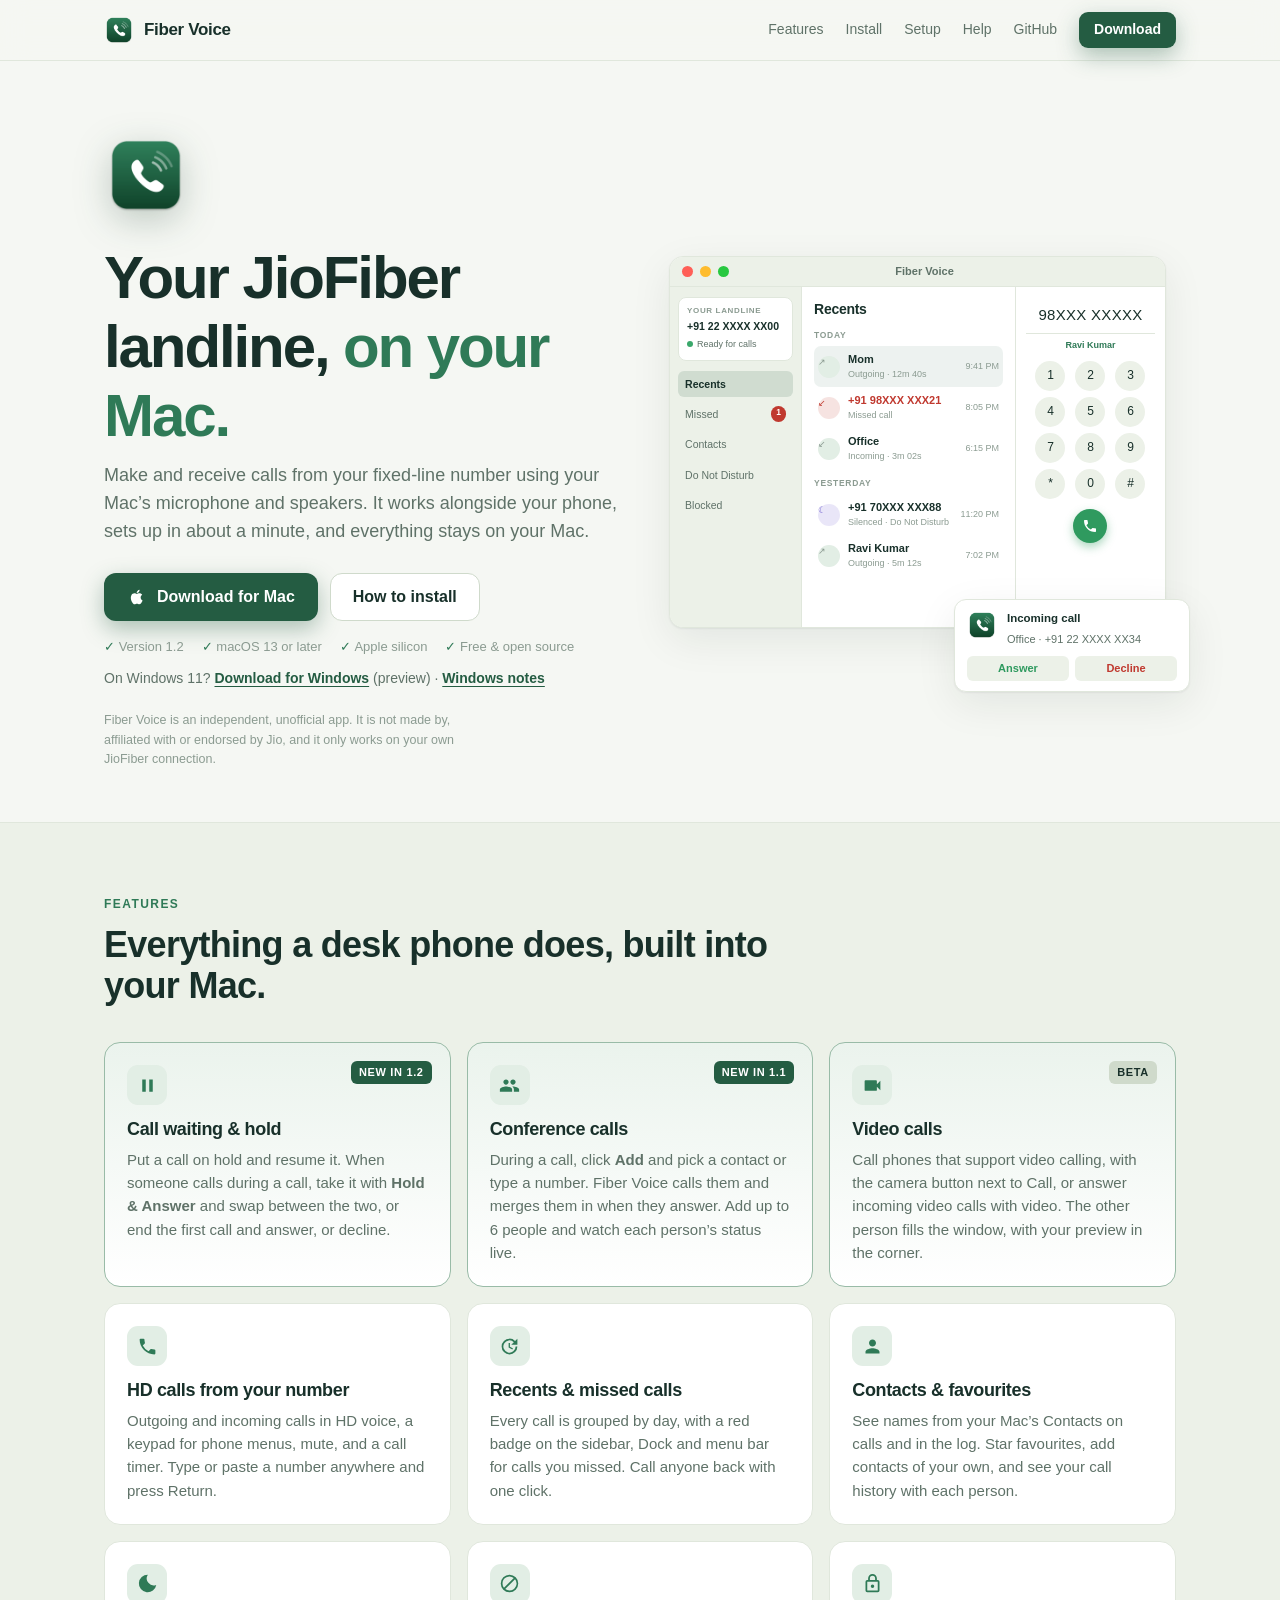
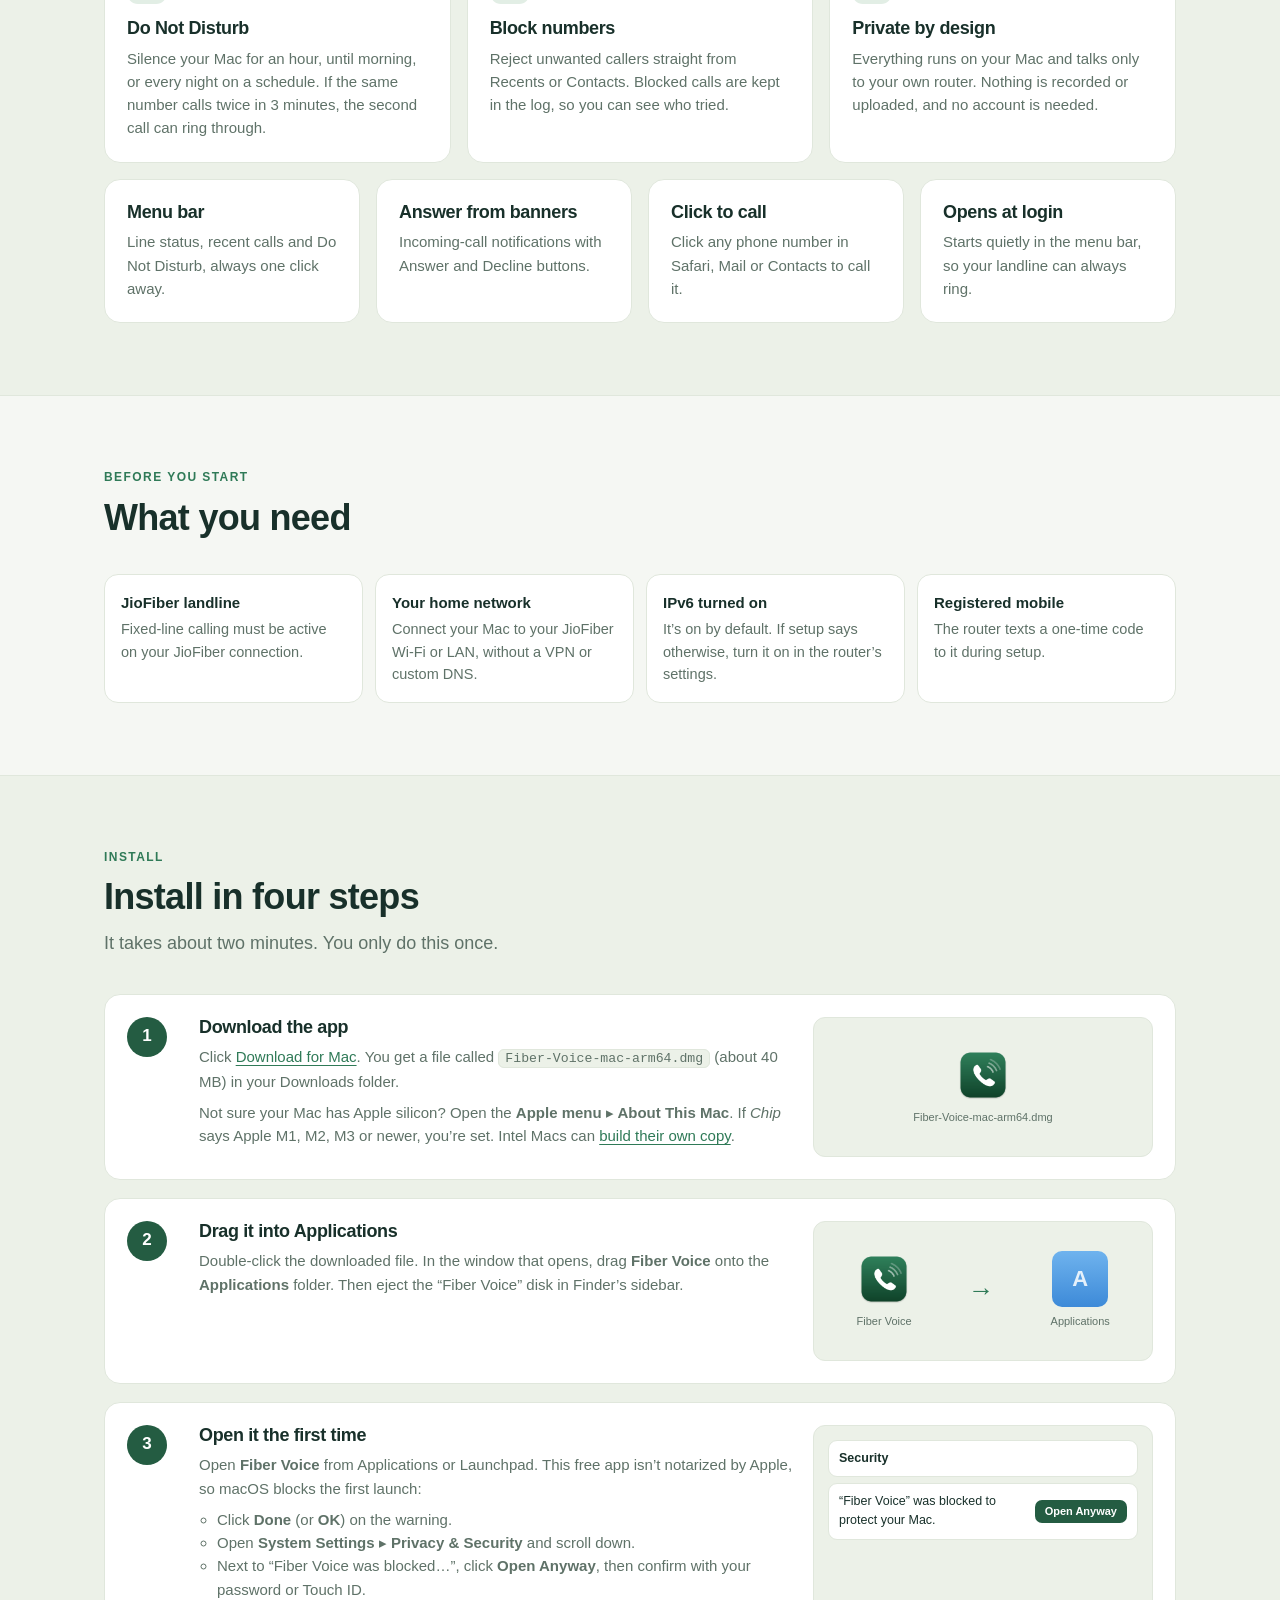
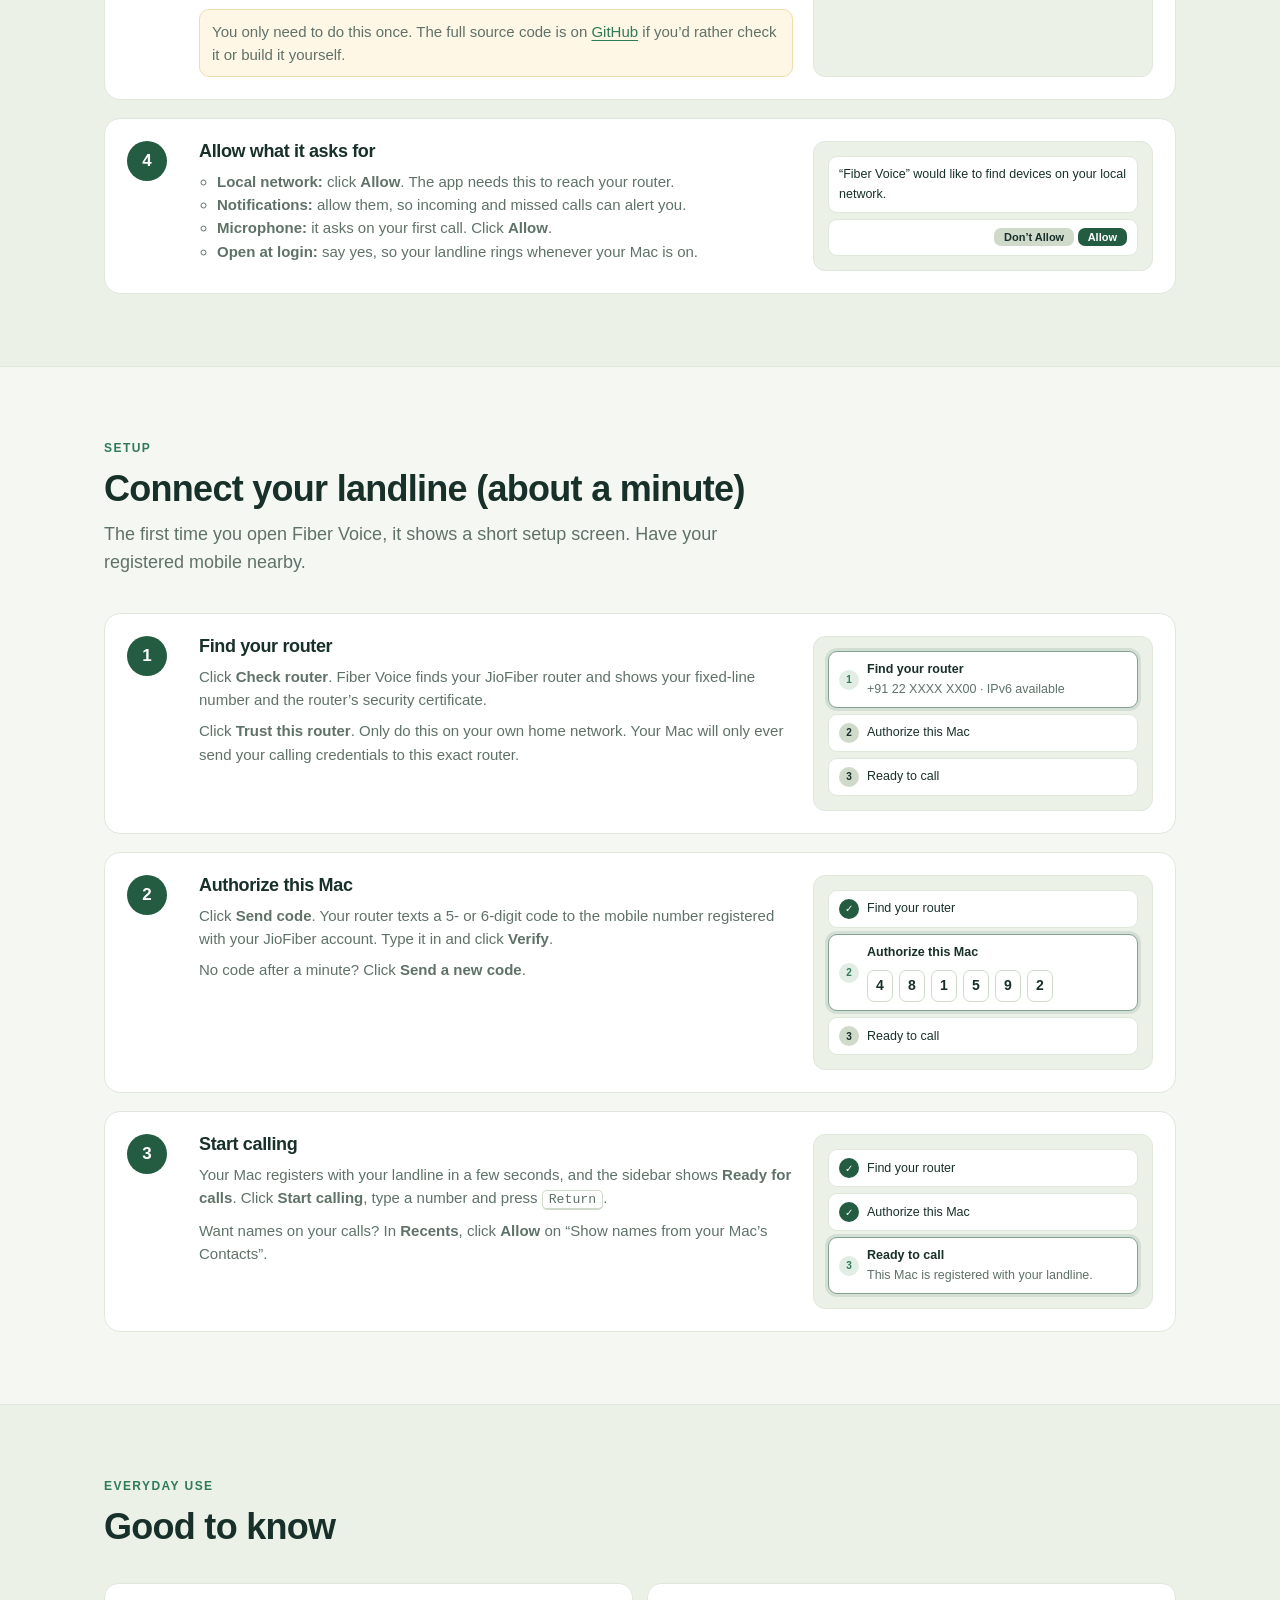
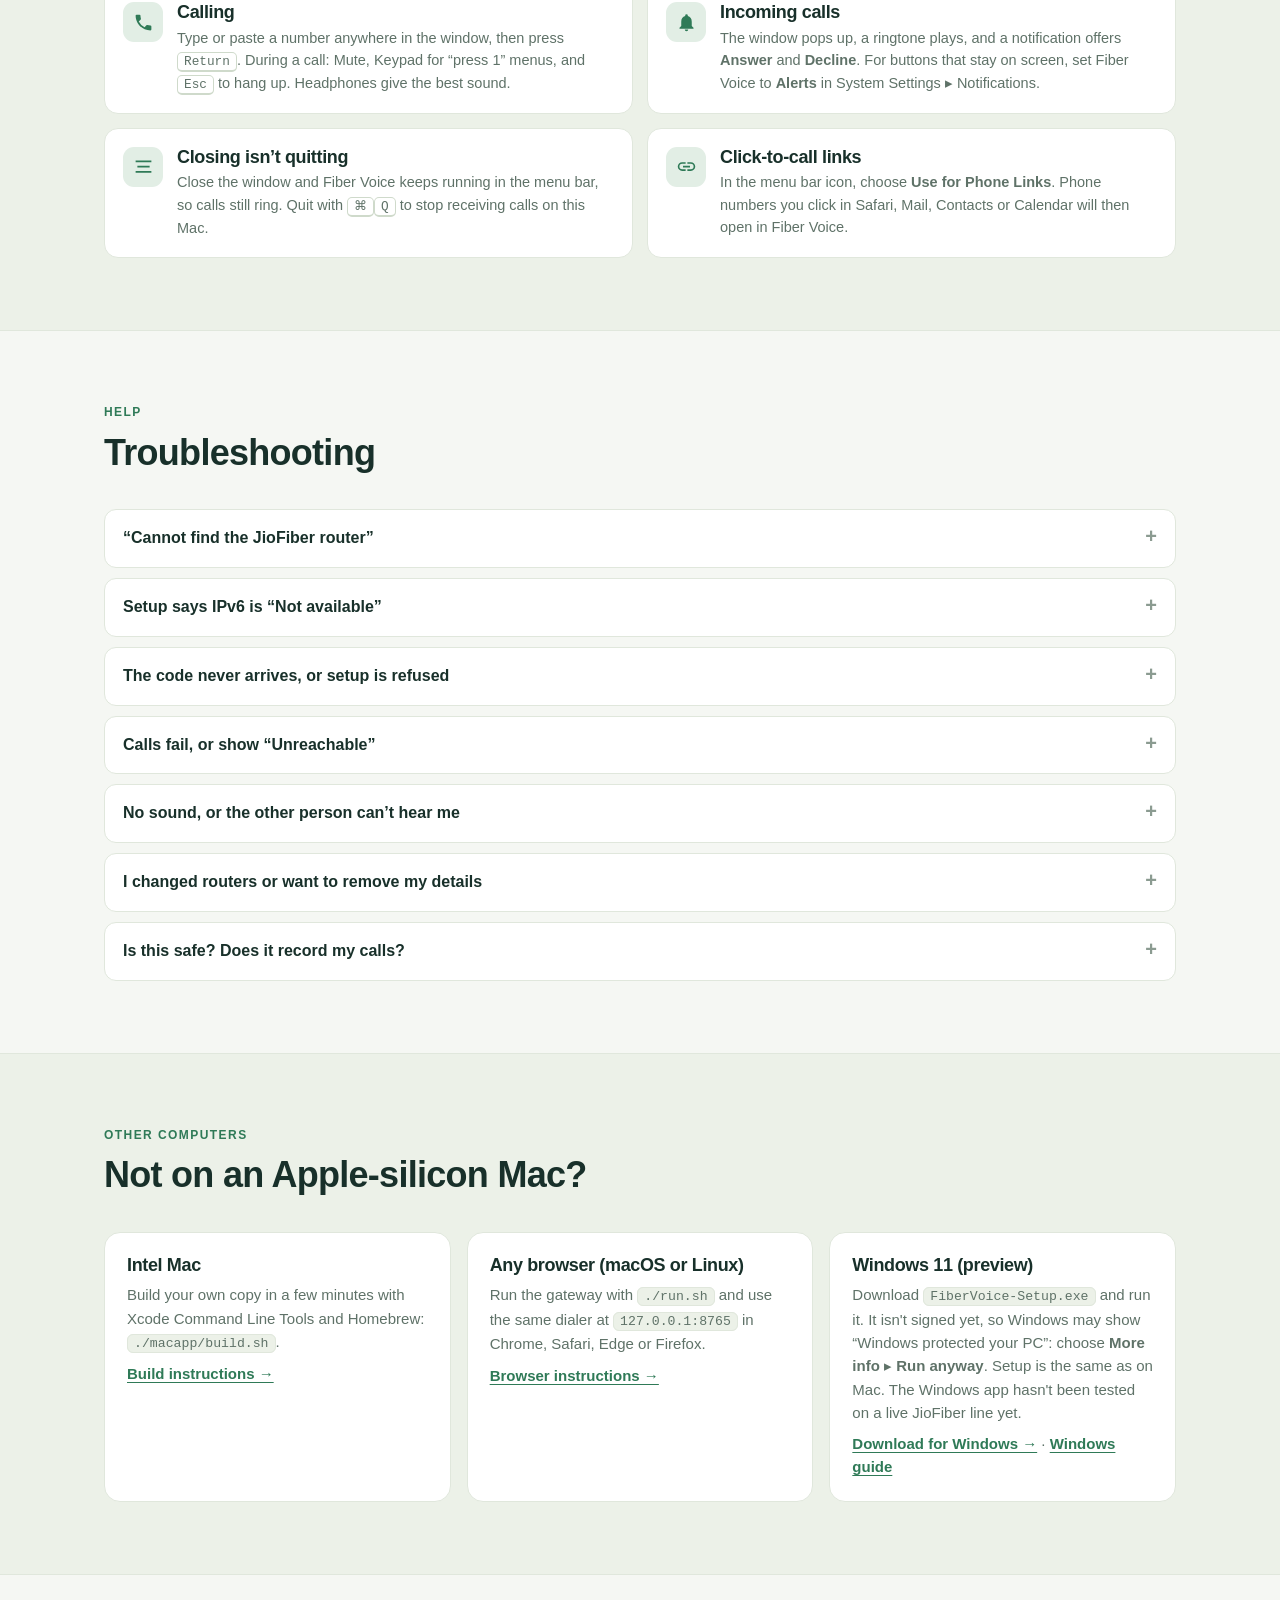
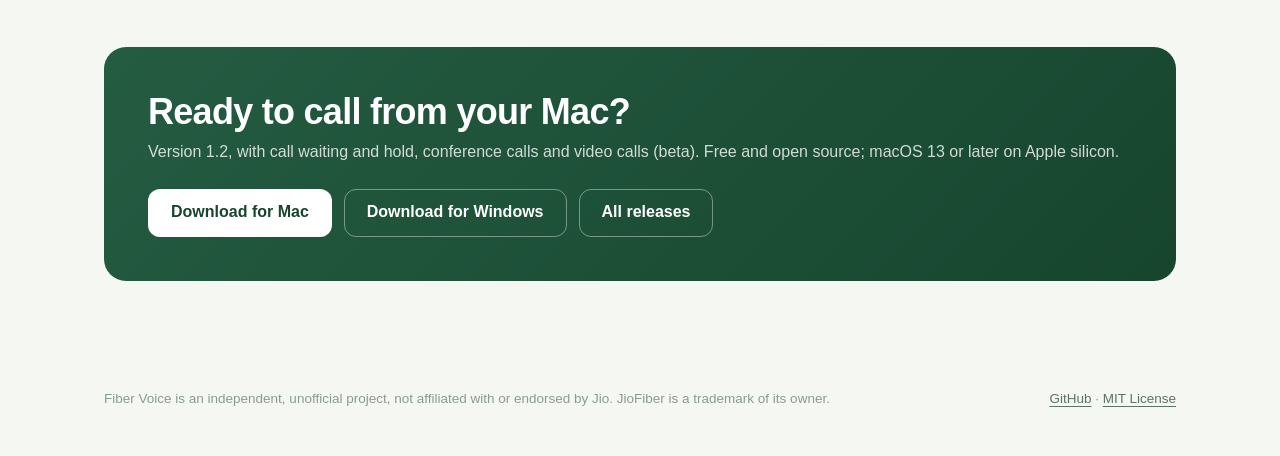
==== commit 5a696cde: "Release 1.2: landing page and Windows version Co-Authored-By: Claude Opus 5.5 <noreply@anthropic.com" ====
--- a/docs/index.html
+++ b/docs/index.html
@@ -140,11 +140,10 @@
 .card p{color:var(--muted);margin:8px 0 0;font-size:15px}
 .f-ic{width:40px;height:40px;border-radius:11px;display:grid;place-items:center;background:var(--accent-soft);color:var(--accent-2);margin-bottom:14px}
 .f-ic svg{width:21px;height:21px;fill:currentColor}
-.new-row{display:grid;grid-template-columns:1fr 1fr;gap:16px;margin-bottom:16px}
+.new-row{display:grid;grid-template-columns:repeat(auto-fit,minmax(250px,1fr));gap:16px;margin-bottom:16px}
 .card.new{position:relative;border-color:color-mix(in srgb,var(--accent-2) 40%,var(--line));background:linear-gradient(180deg,color-mix(in srgb,var(--accent-soft) 70%,var(--panel)),var(--panel))}
 .tag-new{position:absolute;top:18px;right:18px;font-size:11px;font-weight:700;letter-spacing:.06em;text-transform:uppercase;padding:3px 8px;border-radius:6px;background:var(--accent);color:#fff}
 .tag-new.beta{background:var(--line-2);color:var(--text)}
-@media (max-width:620px){.new-row{grid-template-columns:1fr}}
 
 /* requirements */
 .req{display:grid;grid-template-columns:repeat(4,1fr);gap:12px}
@@ -269,7 +268,7 @@
           </a>
           <a class="btn ghost" href="#install">How to install</a>
         </div>
-        <div class="meta"><span>Version 1.1</span><span>macOS 13 or later</span><span>Apple silicon</span><span>Free &amp; open source</span></div>
+        <div class="meta"><span>Version 1.2</span><span>macOS 13 or later</span><span>Apple silicon</span><span>Free &amp; open source</span></div>
         <p class="also">On Windows 11? <a href="https://github.com/Ibnealamkhan/fiber-voice/releases/latest/download/FiberVoice-Setup.exe">Download for Windows</a> (preview) · <a href="#windows">Windows notes</a></p>
         <p class="disclaimer">Fiber Voice is an independent, unofficial app. It is not made by, affiliated with or endorsed by Jio, and it only works on your own JioFiber connection.</p>
       </div>
@@ -316,6 +315,7 @@
         <h2>Everything a desk phone does, built into your Mac.</h2>
       </div>
       <div class="new-row">
+        <div class="card new"><span class="tag-new">New in 1.2</span><div class="f-ic"><svg viewBox="0 0 24 24"><path d="M6 19h4V5H6v14zm8-14v14h4V5h-4z"/></svg></div><h3>Call waiting &amp; hold</h3><p>Put a call on hold and resume it. When someone calls during a call, take it with <b>Hold &amp; Answer</b> and swap between the two, or end the first call and answer, or decline.</p></div>
         <div class="card new"><span class="tag-new">New in 1.1</span><div class="f-ic"><svg viewBox="0 0 24 24"><path d="M16 11c1.66 0 2.99-1.34 2.99-3S17.66 5 16 5c-1.66 0-3 1.34-3 3s1.34 3 3 3zm-8 0c1.66 0 2.99-1.34 2.99-3S9.66 5 8 5C6.34 5 5 6.34 5 8s1.34 3 3 3zm0 2c-2.33 0-7 1.17-7 3.5V19h14v-2.5c0-2.33-4.67-3.5-7-3.5zm8 0c-.29 0-.62.02-.97.05 1.16.84 1.97 1.97 1.97 3.45V19h6v-2.5c0-2.33-4.67-3.5-7-3.5z"/></svg></div><h3>Conference calls</h3><p>During a call, click <b>Add</b> and pick a contact or type a number. Fiber Voice calls them and merges them in when they answer. Add up to 6 people and watch each person’s status live.</p></div>
         <div class="card new"><span class="tag-new beta">Beta</span><div class="f-ic"><svg viewBox="0 0 24 24"><path d="M17 10.5V7a1 1 0 0 0-1-1H4a1 1 0 0 0-1 1v10a1 1 0 0 0 1 1h12a1 1 0 0 0 1-1v-3.5l4 4v-11l-4 4z"/></svg></div><h3>Video calls</h3><p>Call phones that support video calling, with the camera button next to Call, or answer incoming video calls with video. The other person fills the window, with your preview in the corner.</p></div>
       </div>
@@ -507,7 +507,7 @@
       <div class="download-band">
         <div>
           <h2>Ready to call from your Mac?</h2>
-          <p>Version 1.1, with conference calls and video calls (beta). Free and open source; macOS 13 or later on Apple silicon.</p>
+          <p>Version 1.2, with call waiting and hold, conference calls and video calls (beta). Free and open source; macOS 13 or later on Apple silicon.</p>
         </div>
         <div class="cta" style="margin:0">
           <a class="btn primary" href="https://github.com/Ibnealamkhan/fiber-voice/releases/latest/download/Fiber-Voice-mac-arm64.dmg">Download for Mac</a>
